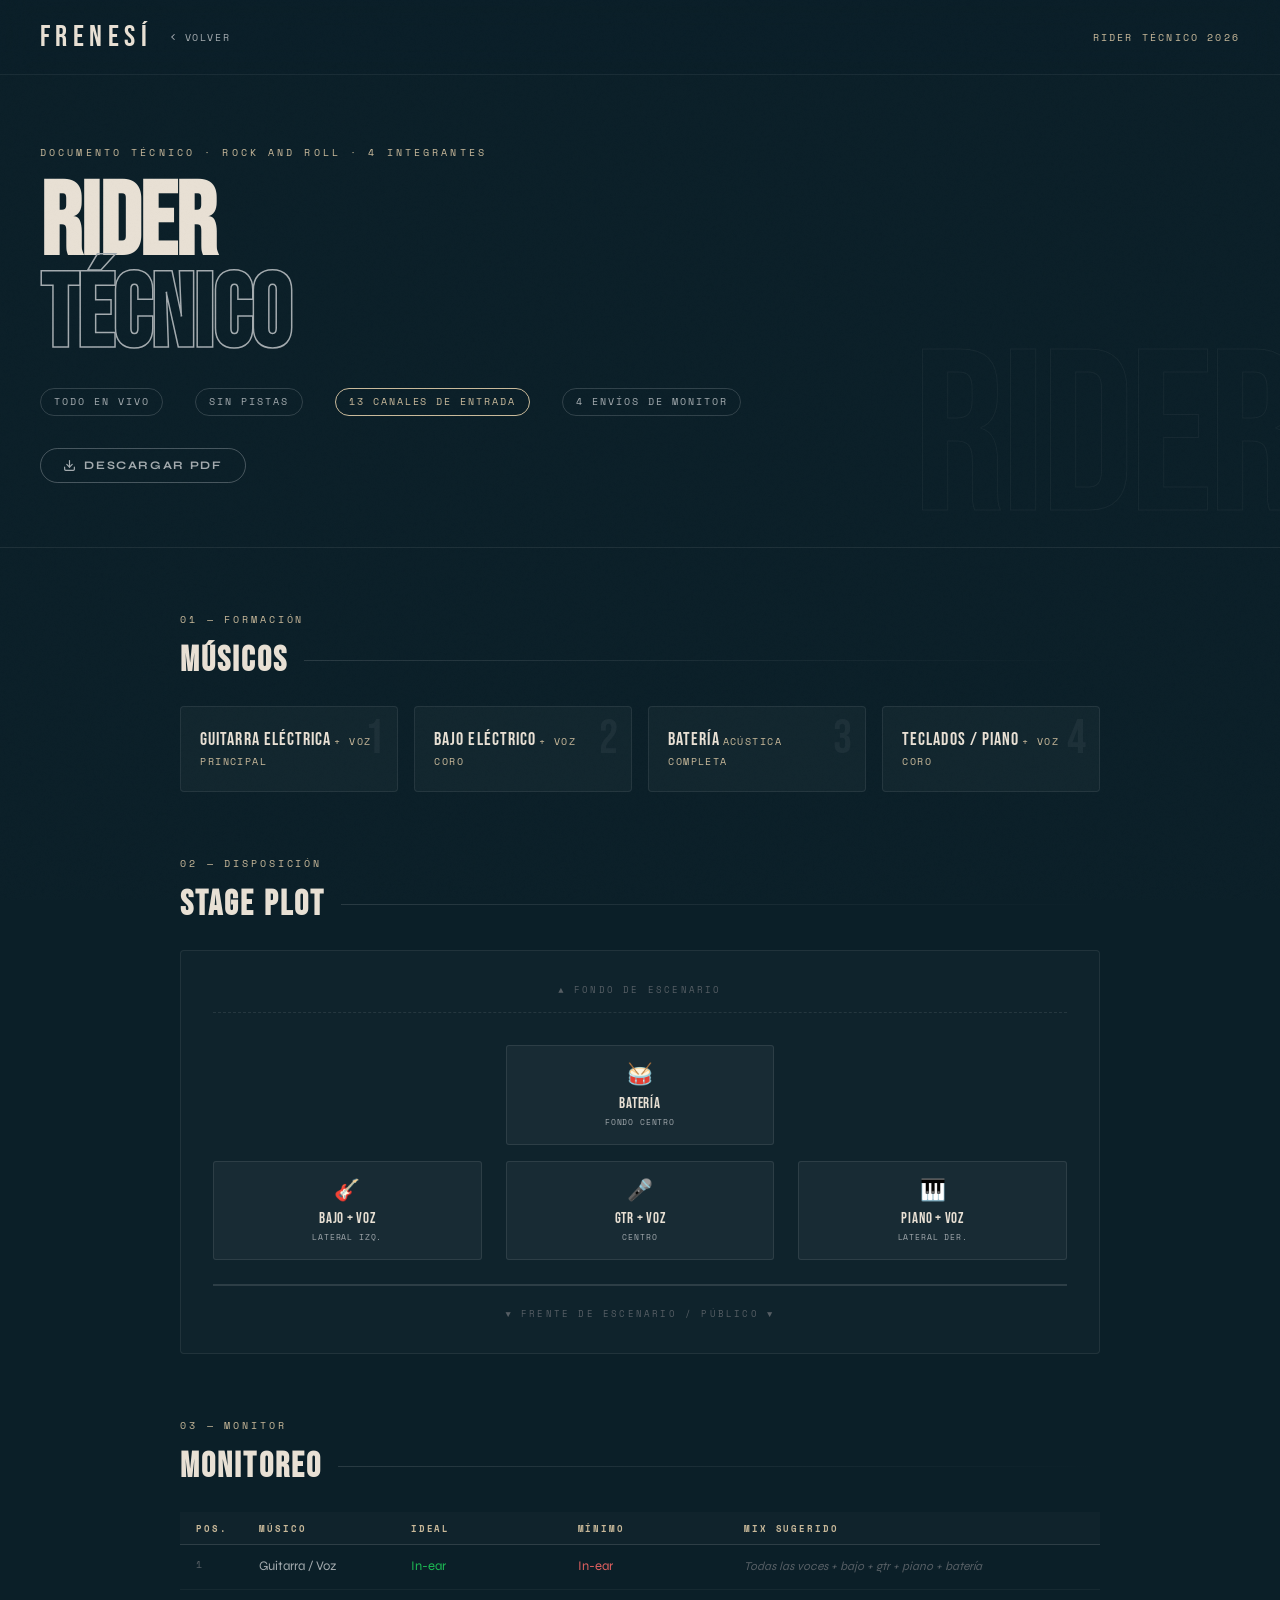
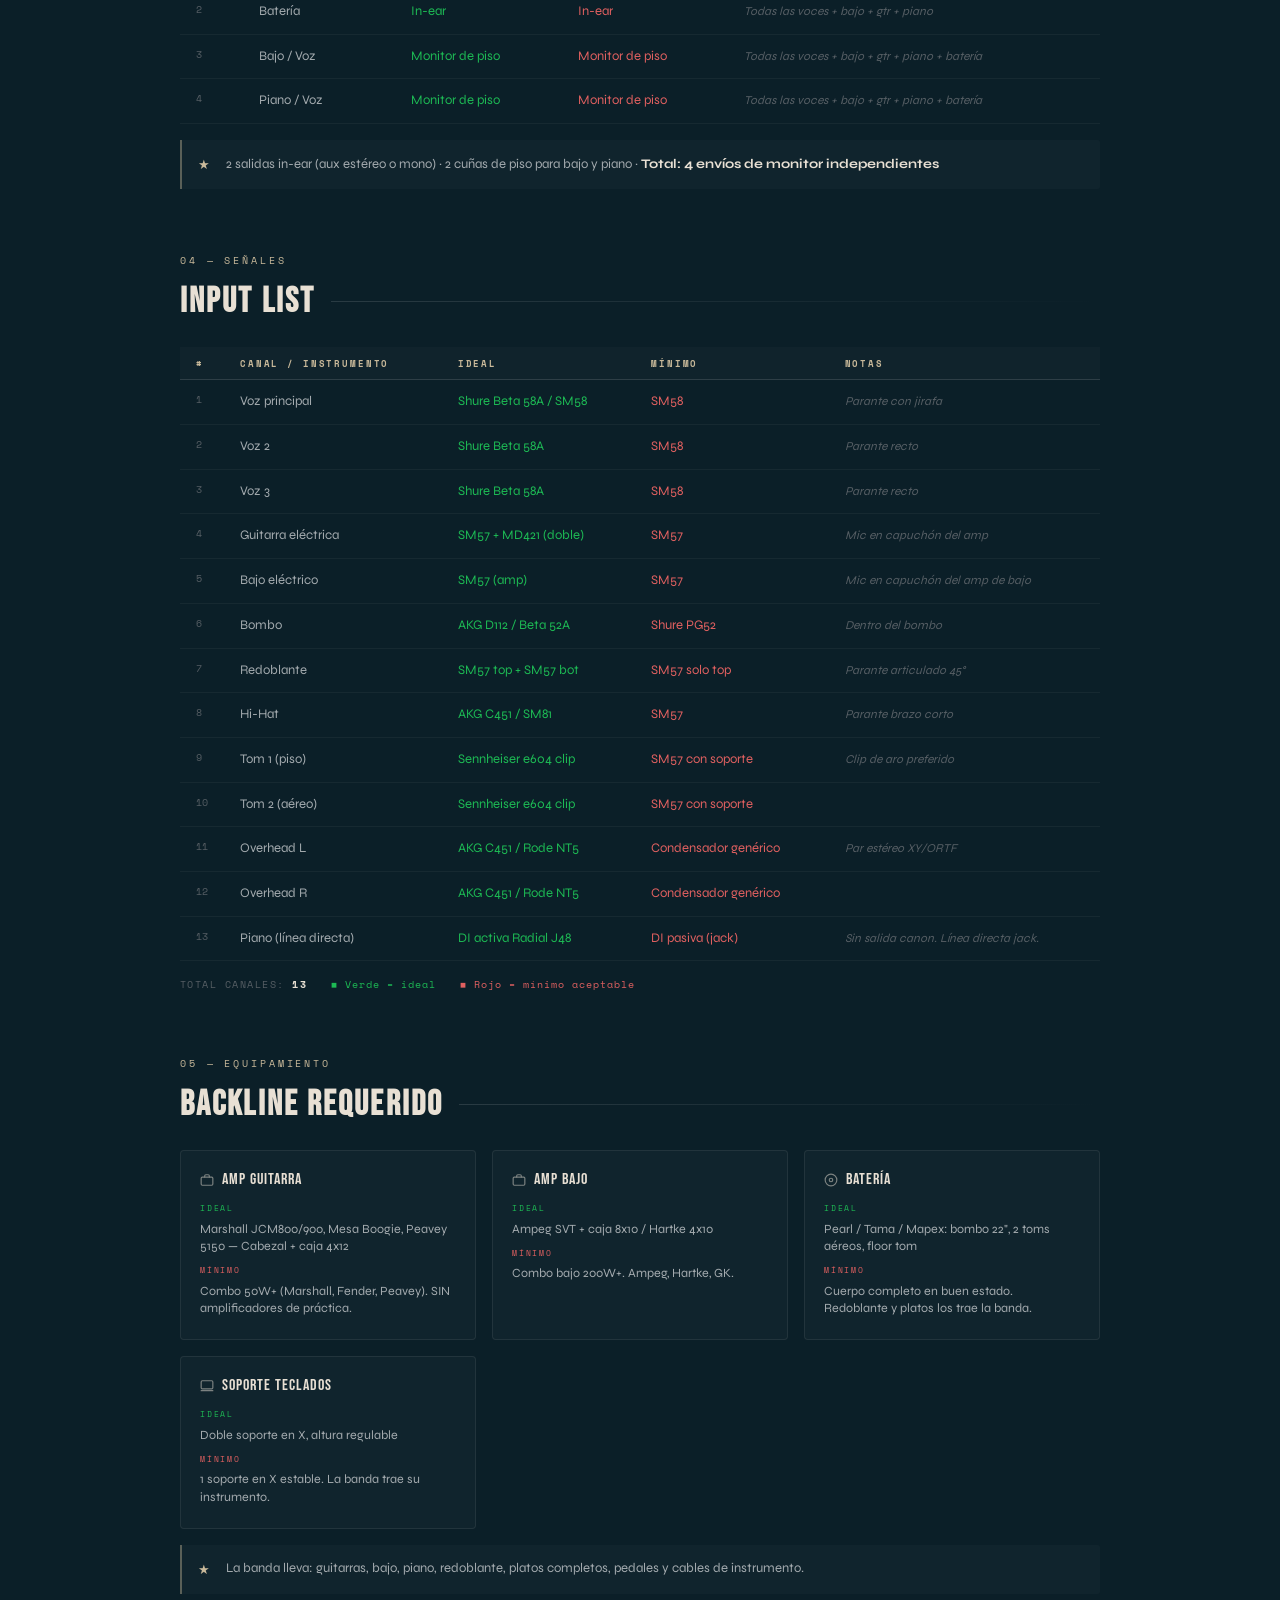
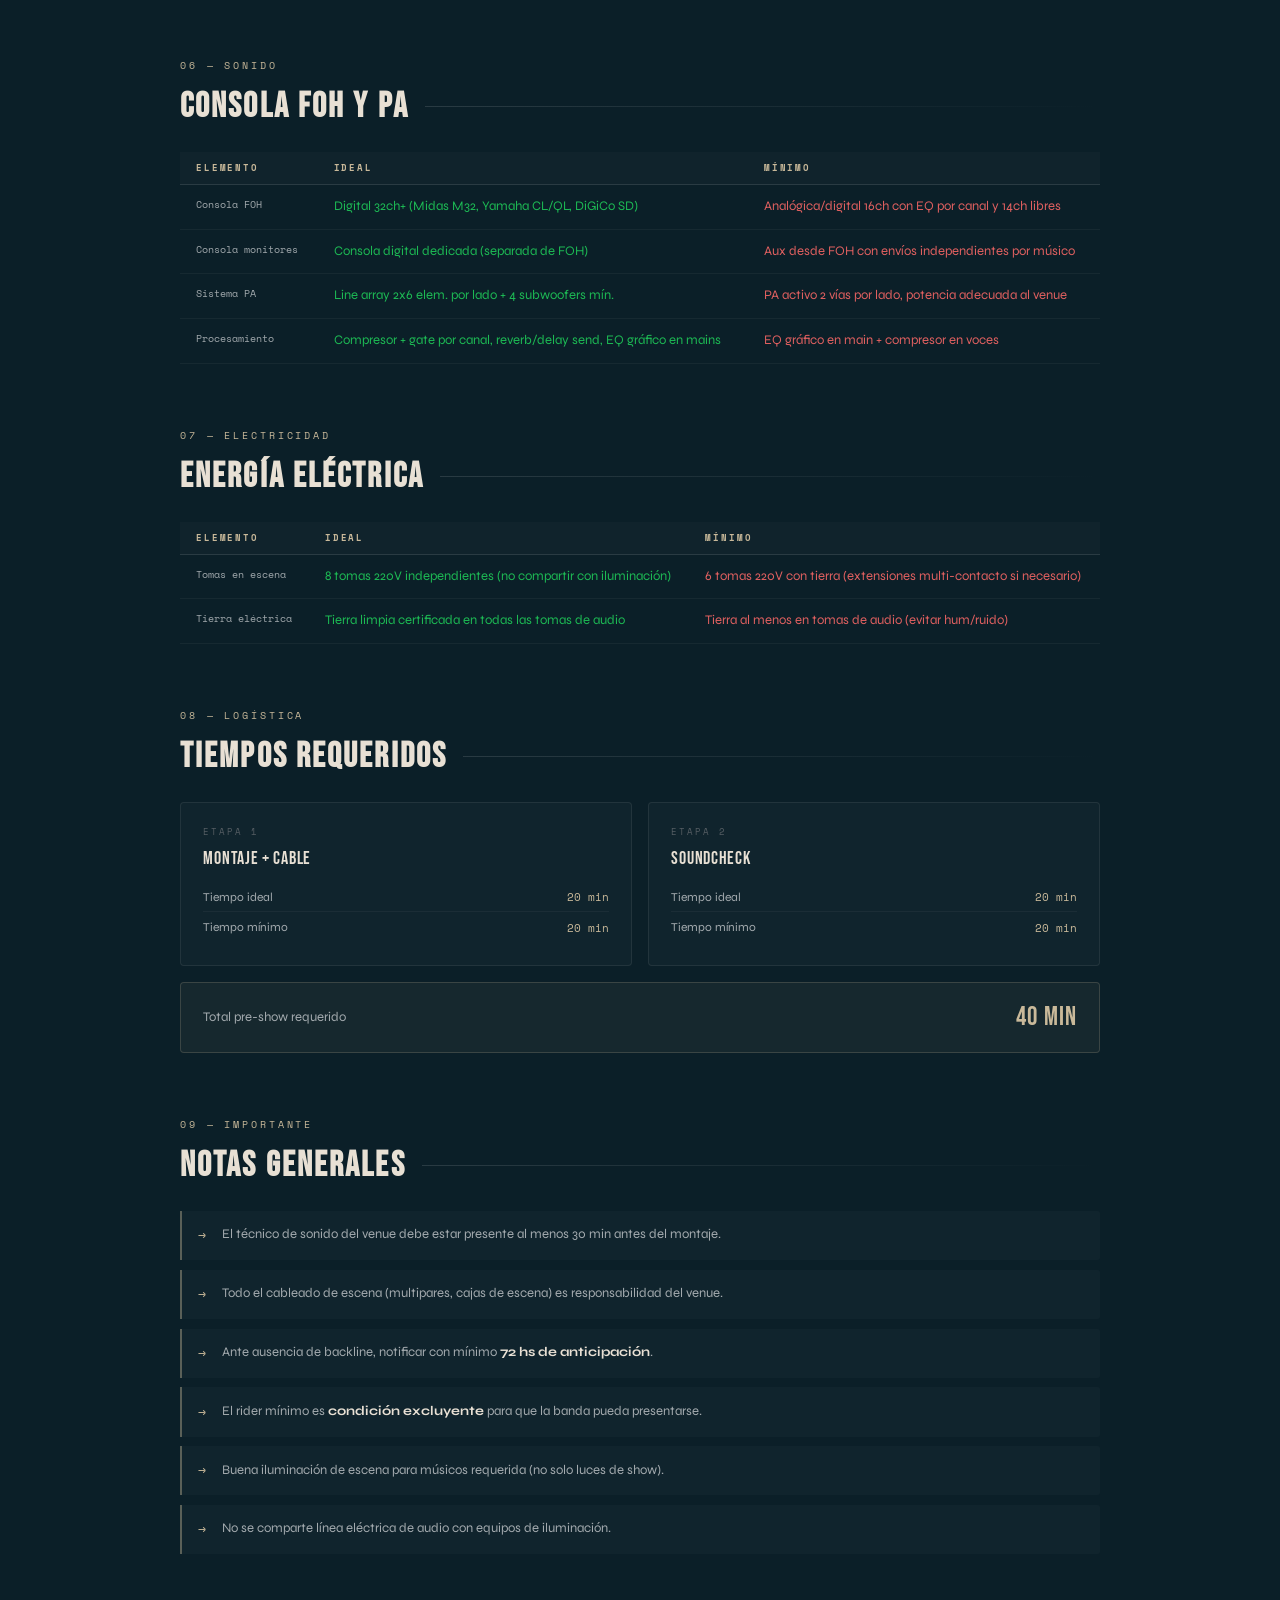
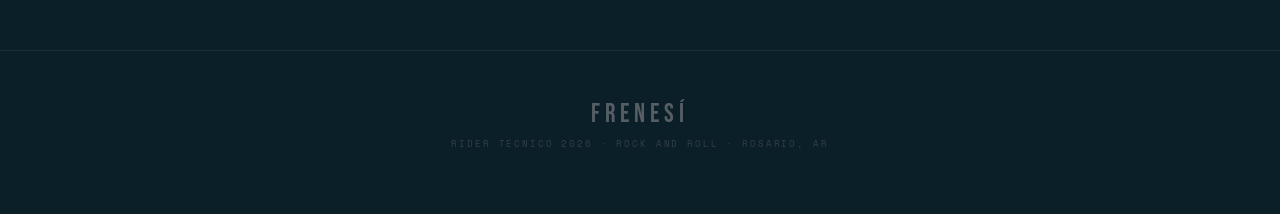
==== rider-tecnico/index.html @ 2bf52cb3 "Add files via upload" ====
<!DOCTYPE html>
<html lang="es">
<head>
  <meta charset="UTF-8">
  <meta name="viewport" content="width=device-width, initial-scale=1.0">
  <title>FRENESÍ — Rider Técnico 2026</title>
  <link rel="preconnect" href="https://fonts.googleapis.com">
  <link href="https://fonts.googleapis.com/css2?family=Bebas+Neue&family=DM+Serif+Display:ital@0;1&family=Syne:wght@400;700;800&family=Space+Mono:ital@0;1&display=swap" rel="stylesheet">

  <style>
    :root {
      --c1: #a3aaae;
      --c2: #565e64;
      --c3: #333f46;
      --c4: #27323c;
      --c5: #0b1f28;
      --cream: #e8e0d4;
      --warm: #c9b99a;
      --green: #1DB954;
      --red: #e06060;
    }

    *, *::before, *::after { margin: 0; padding: 0; box-sizing: border-box; }
    html { scroll-behavior: smooth; }

    body {
      background: var(--c5);
      color: var(--cream);
      font-family: 'Syne', sans-serif;
      overflow-x: hidden;
      cursor: crosshair;
    }

    /* GRAIN */
    body::before {
      content: '';
      position: fixed;
      inset: 0;
      background-image: url("data:image/svg+xml,%3Csvg viewBox='0 0 256 256' xmlns='http://www.w3.org/2000/svg'%3E%3Cfilter id='noise'%3E%3CfeTurbulence type='fractalNoise' baseFrequency='0.9' numOctaves='4' stitchTiles='stitch'/%3E%3C/filter%3E%3Crect width='100%25' height='100%25' filter='url(%23noise)' opacity='0.08'/%3E%3C/svg%3E");
      pointer-events: none;
      z-index: 1000;
      opacity: 0.45;
      mix-blend-mode: overlay;
    }

    #grain-canvas {
      position: fixed; top: 0; left: 0;
      width: 100%; height: 100%;
      pointer-events: none; z-index: 999; opacity: 0.07;
    }

    /* NAV */
    nav {
      position: fixed; top: 0; left: 0; right: 0;
      z-index: 900;
      display: flex; align-items: center; justify-content: space-between;
      padding: 1.2rem 2.5rem;
      backdrop-filter: blur(12px);
      background: rgba(11, 31, 40, 0.7);
      border-bottom: 1px solid rgba(163, 170, 174, 0.1);
    }

    .nav-left { display: flex; align-items: center; gap: 1rem; }

    .nav-logo {
      font-family: 'Bebas Neue', sans-serif;
      font-size: 1.9rem; letter-spacing: 0.18em;
      color: var(--cream); text-decoration: none;
      position: relative; display: inline-block;
    }
    .nav-logo::after {
      content: ''; position: absolute; bottom: -2px; left: 0;
      width: 0; height: 1px; background: var(--warm);
      transition: width 0.4s ease;
    }
    .nav-logo:hover::after { width: 100%; }

    .nav-back {
      font-family: 'Space Mono', monospace;
      font-size: 0.65rem; letter-spacing: 0.15em;
      color: var(--c1); text-decoration: none;
      text-transform: uppercase;
      display: flex; align-items: center; gap: 0.4rem;
      transition: color 0.3s;
    }
    .nav-back:hover { color: var(--cream); }

    .nav-label {
      font-family: 'Space Mono', monospace;
      font-size: 0.62rem; letter-spacing: 0.22em;
      color: var(--warm); text-transform: uppercase;
    }

    /* HERO HEADER */
    .page-header {
      padding: 9rem 2.5rem 4rem;
      border-bottom: 1px solid rgba(163,170,174,0.12);
      position: relative;
      overflow: hidden;
    }

    .page-header::after {
      content: 'RIDER';
      position: absolute;
      right: -1rem; bottom: -2rem;
      font-family: 'Bebas Neue', sans-serif;
      font-size: clamp(8rem, 18vw, 16rem);
      color: transparent;
      -webkit-text-stroke: 1px rgba(163,170,174,0.07);
      letter-spacing: -0.02em;
      pointer-events: none;
      user-select: none;
    }

    .page-header-inner { max-width: 900px; }

    .header-tag {
      font-family: 'Space Mono', monospace;
      font-size: 0.65rem; letter-spacing: 0.3em;
      color: var(--warm); text-transform: uppercase;
      margin-bottom: 1.2rem;
      opacity: 0; animation: fadeUp 0.7s ease 0.2s forwards;
    }

    .page-title {
      font-family: 'Bebas Neue', sans-serif;
      font-size: clamp(3.5rem, 8vw, 7rem);
      line-height: 0.9; letter-spacing: -0.01em;
      color: var(--cream);
      opacity: 0; animation: fadeUp 0.8s ease 0.35s forwards;
    }
    .page-title .outline {
      color: transparent;
      -webkit-text-stroke: 1.5px var(--c1);
    }

    .page-meta {
      margin-top: 1.5rem;
      display: flex; gap: 2rem; align-items: center;
      flex-wrap: wrap;
      opacity: 0; animation: fadeUp 0.8s ease 0.5s forwards;
    }
    .meta-chip {
      font-family: 'Space Mono', monospace;
      font-size: 0.62rem; letter-spacing: 0.2em; text-transform: uppercase;
      color: var(--c1);
      border: 1px solid rgba(163,170,174,0.25);
      padding: 0.35rem 0.8rem; border-radius: 2rem;
    }
    .meta-chip.accent { border-color: var(--warm); color: var(--warm); }

    /* DOWNLOAD BTN */
    .download-btn {
      display: inline-flex; align-items: center; gap: 0.5rem;
      margin-top: 2rem;
      background: transparent;
      border: 1px solid rgba(163,170,174,0.4);
      color: var(--c1);
      padding: 0.6rem 1.4rem; border-radius: 2rem;
      font-family: 'Syne', sans-serif;
      font-size: 0.72rem; font-weight: 700; letter-spacing: 0.14em;
      text-transform: uppercase; text-decoration: none;
      transition: color 0.3s, border-color 0.3s, box-shadow 0.3s;
      cursor: pointer;
      opacity: 0; animation: fadeUp 0.8s ease 0.65s forwards;
    }
    .download-btn:hover {
      color: var(--cream); border-color: var(--warm);
      box-shadow: 0 0 20px rgba(201,185,154,0.15);
    }

    /* MAIN CONTENT */
    main {
      max-width: 1000px;
      margin: 0 auto;
      padding: 4rem 2.5rem 6rem;
      display: flex; flex-direction: column; gap: 4rem;
    }

    /* SECTION */
    .rider-section {
      opacity: 0; transform: translateY(24px);
      transition: opacity 0.7s ease, transform 0.7s ease;
    }
    .rider-section.visible { opacity: 1; transform: none; }

    .section-eyebrow {
      font-family: 'Space Mono', monospace;
      font-size: 0.6rem; letter-spacing: 0.3em; text-transform: uppercase;
      color: var(--warm); margin-bottom: 0.8rem;
    }

    .section-title {
      font-family: 'Bebas Neue', sans-serif;
      font-size: 2.2rem; letter-spacing: 0.06em;
      color: var(--cream);
      margin-bottom: 1.5rem;
      display: flex; align-items: center; gap: 1rem;
    }
    .section-title::after {
      content: ''; flex: 1; height: 1px;
      background: linear-gradient(to right, rgba(163,170,174,0.2), transparent);
    }

    /* MÚSICOS GRID */
    .musicians-grid {
      display: grid;
      grid-template-columns: repeat(auto-fit, minmax(200px, 1fr));
      gap: 1rem;
    }

    .musician-card {
      background: rgba(255,255,255,0.03);
      border: 1px solid rgba(163,170,174,0.12);
      border-radius: 4px;
      padding: 1.4rem 1.2rem;
      position: relative;
      overflow: hidden;
      transition: border-color 0.3s, background 0.3s;
    }
    .musician-card:hover {
      border-color: rgba(201,185,154,0.3);
      background: rgba(255,255,255,0.05);
    }
    .musician-num {
      font-family: 'Bebas Neue', sans-serif;
      font-size: 3rem; color: rgba(163,170,174,0.08);
      position: absolute; top: 0.5rem; right: 0.8rem;
      line-height: 1; pointer-events: none;
    }
    .musician-instrument {
      font-family: 'Bebas Neue', sans-serif;
      font-size: 1.1rem; letter-spacing: 0.06em; color: var(--cream);
      margin-bottom: 0.3rem;
    }
    .musician-role {
      font-family: 'Space Mono', monospace;
      font-size: 0.6rem; letter-spacing: 0.15em; text-transform: uppercase;
      color: var(--warm);
    }

    /* STAGE PLOT */
    .stage-plot {
      background: rgba(255,255,255,0.02);
      border: 1px solid rgba(163,170,174,0.12);
      border-radius: 4px;
      padding: 2rem;
      position: relative;
    }

    .stage-label {
      font-family: 'Space Mono', monospace;
      font-size: 0.55rem; letter-spacing: 0.25em; text-transform: uppercase;
      color: var(--c2); text-align: center; margin-bottom: 2rem;
      padding-bottom: 1rem;
      border-bottom: 1px dashed rgba(163,170,174,0.15);
    }

    .stage-grid {
      display: grid;
      grid-template-columns: 1fr 1fr 1fr;
      grid-template-rows: auto auto;
      gap: 1rem 1.5rem;
      margin-bottom: 1.5rem;
    }

    .stage-pos {
      background: rgba(255,255,255,0.04);
      border: 1px solid rgba(163,170,174,0.15);
      border-radius: 3px;
      padding: 1rem 0.8rem;
      text-align: center;
    }
    .stage-pos.center-back { grid-column: 2; }
    .stage-pos.left { grid-column: 1; grid-row: 2; }
    .stage-pos.center { grid-column: 2; grid-row: 2; }
    .stage-pos.right { grid-column: 3; grid-row: 2; }

    .stage-pos-icon {
      font-size: 1.3rem; margin-bottom: 0.4rem; display: block;
    }
    .stage-pos-name {
      font-family: 'Bebas Neue', sans-serif;
      font-size: 0.95rem; letter-spacing: 0.05em; color: var(--cream);
      display: block;
    }
    .stage-pos-detail {
      font-family: 'Space Mono', monospace;
      font-size: 0.52rem; letter-spacing: 0.1em; text-transform: uppercase;
      color: var(--c1); margin-top: 0.2rem; display: block;
    }

    .stage-front {
      text-align: center;
      padding-top: 1rem;
      border-top: 2px solid rgba(163,170,174,0.2);
    }
    .stage-front span {
      font-family: 'Space Mono', monospace;
      font-size: 0.55rem; letter-spacing: 0.25em; text-transform: uppercase;
      color: var(--c2);
    }

    /* TABLES */
    .rider-table {
      width: 100%;
      border-collapse: collapse;
      font-size: 0.82rem;
    }

    .rider-table th {
      font-family: 'Space Mono', monospace;
      font-size: 0.58rem; letter-spacing: 0.2em; text-transform: uppercase;
      color: var(--warm);
      text-align: left; padding: 0.6rem 1rem;
      border-bottom: 1px solid rgba(163,170,174,0.2);
      background: rgba(255,255,255,0.02);
    }

    .rider-table td {
      padding: 0.75rem 1rem;
      color: var(--c1);
      border-bottom: 1px solid rgba(163,170,174,0.07);
      vertical-align: top;
      line-height: 1.5;
    }

    .rider-table tr:hover td {
      background: rgba(255,255,255,0.02);
      color: var(--cream);
    }

    .rider-table td:first-child {
      font-family: 'Space Mono', monospace;
      font-size: 0.65rem; color: var(--c2);
      white-space: nowrap; width: 2.5rem;
    }

    .rider-table .ideal { color: var(--green); }
    .rider-table .minimo { color: var(--red); }
    .rider-table .nota { color: var(--c2); font-size: 0.75rem; font-style: italic; }

    /* KANBAN / CARDS para backline */
    .cards-grid {
      display: grid;
      grid-template-columns: repeat(auto-fit, minmax(280px, 1fr));
      gap: 1rem;
    }

    .req-card {
      background: rgba(255,255,255,0.025);
      border: 1px solid rgba(163,170,174,0.12);
      border-radius: 4px;
      padding: 1.2rem 1.2rem 1.4rem;
      transition: border-color 0.3s;
    }
    .req-card:hover { border-color: rgba(201,185,154,0.25); }

    .req-card-title {
      font-family: 'Bebas Neue', sans-serif;
      font-size: 1rem; letter-spacing: 0.06em; color: var(--cream);
      margin-bottom: 0.8rem;
      display: flex; align-items: center; gap: 0.5rem;
    }
    .req-card-title svg { opacity: 0.5; }

    .req-row {
      display: flex; flex-direction: column; gap: 0.25rem;
      margin-bottom: 0.6rem;
    }
    .req-row:last-child { margin-bottom: 0; }

    .req-tag {
      font-family: 'Space Mono', monospace;
      font-size: 0.52rem; letter-spacing: 0.2em; text-transform: uppercase;
      margin-bottom: 0.1rem;
    }
    .req-tag.ideal { color: var(--green); }
    .req-tag.min { color: var(--red); }

    .req-val {
      font-size: 0.78rem; color: var(--c1); line-height: 1.4;
    }

    /* NOTAS */
    .notes-list {
      display: flex; flex-direction: column; gap: 0.6rem;
    }
    .note-item {
      display: flex; gap: 1rem; align-items: flex-start;
      padding: 0.9rem 1rem;
      background: rgba(255,255,255,0.025);
      border-left: 2px solid rgba(201,185,154,0.4);
      border-radius: 0 3px 3px 0;
      font-size: 0.82rem; color: var(--c1); line-height: 1.5;
    }
    .note-item .arrow {
      color: var(--warm); font-family: 'Space Mono', monospace;
      flex-shrink: 0; margin-top: 0.05rem;
    }

    /* TIEMPOS */
    .tiempos-grid {
      display: grid; grid-template-columns: 1fr 1fr; gap: 1rem;
    }

    .tiempo-card {
      background: rgba(255,255,255,0.025);
      border: 1px solid rgba(163,170,174,0.12);
      border-radius: 4px; padding: 1.4rem;
    }

    .tiempo-label {
      font-family: 'Space Mono', monospace;
      font-size: 0.58rem; letter-spacing: 0.2em; text-transform: uppercase;
      color: var(--c2); margin-bottom: 0.6rem;
    }

    .tiempo-name {
      font-family: 'Bebas Neue', sans-serif;
      font-size: 1.1rem; letter-spacing: 0.04em; color: var(--cream);
      margin-bottom: 0.8rem;
    }

    .tiempo-row {
      display: flex; justify-content: space-between; align-items: center;
      padding: 0.4rem 0;
      border-bottom: 1px solid rgba(163,170,174,0.07);
    }
    .tiempo-row:last-child { border-bottom: none; }
    .tiempo-row span:first-child { font-size: 0.75rem; color: var(--c1); }
    .tiempo-row .val {
      font-family: 'Space Mono', monospace;
      font-size: 0.7rem; color: var(--warm);
    }

    .tiempo-total {
      grid-column: 1 / -1;
      background: rgba(201,185,154,0.06);
      border: 1px solid rgba(201,185,154,0.2);
      border-radius: 4px; padding: 1.2rem 1.4rem;
      display: flex; justify-content: space-between; align-items: center;
    }
    .tiempo-total span { font-size: 0.82rem; color: var(--c1); }
    .tiempo-total .total-val {
      font-family: 'Bebas Neue', sans-serif;
      font-size: 1.6rem; letter-spacing: 0.04em; color: var(--warm);
    }

    /* FIRMAS */
    .firmas-grid {
      display: grid;
      grid-template-columns: repeat(auto-fit, minmax(200px, 1fr));
      gap: 1.5rem;
    }

    .firma-block {
      padding: 1.5rem 0 0;
    }

    .firma-line {
      border-bottom: 1px solid rgba(163,170,174,0.25);
      margin-bottom: 0.6rem;
      height: 2.5rem;
    }

    .firma-label {
      font-family: 'Space Mono', monospace;
      font-size: 0.58rem; letter-spacing: 0.18em; text-transform: uppercase;
      color: var(--c2);
    }

    /* FOOTER */
    footer {
      text-align: center;
      padding: 3rem 2rem 4rem;
      border-top: 1px solid rgba(163,170,174,0.1);
    }

    .footer-logo {
      font-family: 'Bebas Neue', sans-serif;
      font-size: 1.6rem; letter-spacing: 0.2em; color: var(--c2);
    }
    .footer-sub {
      font-family: 'Space Mono', monospace;
      font-size: 0.58rem; letter-spacing: 0.2em; text-transform: uppercase;
      color: var(--c3); margin-top: 0.4rem;
    }

    /* ANIMATIONS */
    @keyframes fadeUp {
      from { opacity: 0; transform: translateY(20px); }
      to   { opacity: 1; transform: translateY(0); }
    }

    /* RESPONSIVE */
    @media (max-width: 640px) {
      nav { padding: 1rem 1.2rem; }
      .page-header { padding: 7rem 1.2rem 3rem; }
      main { padding: 2.5rem 1.2rem 5rem; gap: 3rem; }
      .tiempos-grid { grid-template-columns: 1fr; }
      .stage-grid { grid-template-columns: 1fr 1fr; }
      .stage-pos.center-back { grid-column: 1 / -1; }
      .rider-table { font-size: 0.75rem; }
      .rider-table th, .rider-table td { padding: 0.5rem 0.6rem; }
    }
  </style>
</head>
<body>

  <canvas id="grain-canvas"></canvas>

  <nav>
    <div class="nav-left">
      <a href="../index.html" class="nav-logo">FRENESÍ</a>
      <a href="../index.html" class="nav-back">
        <svg width="10" height="10" viewBox="0 0 24 24" fill="none" stroke="currentColor" stroke-width="2.5" stroke-linecap="round"><polyline points="15 18 9 12 15 6"/></svg>
        Volver
      </a>
    </div>
    <span class="nav-label">Rider Técnico 2026</span>
  </nav>

  <!-- HEADER -->
  <header class="page-header">
    <div class="page-header-inner">
      <p class="header-tag">Documento técnico · Rock and Roll · 4 integrantes</p>
      <h1 class="page-title">
        RIDER<br><span class="outline">TÉCNICO</span>
      </h1>
      <div class="page-meta">
        <span class="meta-chip">Todo en vivo</span>
        <span class="meta-chip">Sin pistas</span>
        <span class="meta-chip accent">13 canales de entrada</span>
        <span class="meta-chip">4 envíos de monitor</span>
      </div>
      <a href="src/RIDER_TECNICO_FRENESI.pdf" download class="download-btn">
        <svg width="13" height="13" viewBox="0 0 24 24" fill="none" stroke="currentColor" stroke-width="2.2" stroke-linecap="round" stroke-linejoin="round">
          <path d="M21 15v4a2 2 0 0 1-2 2H5a2 2 0 0 1-2-2v-4"/><polyline points="7 10 12 15 17 10"/><line x1="12" y1="15" x2="12" y2="3"/>
        </svg>
        Descargar PDF
      </a>
    </div>
  </header>

  <main>

    <!-- MÚSICOS -->
    <section class="rider-section">
      <p class="section-eyebrow">01 — Formación</p>
      <h2 class="section-title">Músicos</h2>
      <div class="musicians-grid">
        <div class="musician-card">
          <span class="musician-num">1</span>
          <span class="musician-instrument">Guitarra Eléctrica</span>
          <span class="musician-role">+ Voz principal</span>
        </div>
        <div class="musician-card">
          <span class="musician-num">2</span>
          <span class="musician-instrument">Bajo Eléctrico</span>
          <span class="musician-role">+ Voz coro</span>
        </div>
        <div class="musician-card">
          <span class="musician-num">3</span>
          <span class="musician-instrument">Batería</span>
          <span class="musician-role">Acústica completa</span>
        </div>
        <div class="musician-card">
          <span class="musician-num">4</span>
          <span class="musician-instrument">Teclados / Piano</span>
          <span class="musician-role">+ Voz coro</span>
        </div>
      </div>
    </section>

    <!-- STAGE PLOT -->
    <section class="rider-section">
      <p class="section-eyebrow">02 — Disposición</p>
      <h2 class="section-title">Stage Plot</h2>
      <div class="stage-plot">
        <p class="stage-label">▲ Fondo de escenario</p>
        <div class="stage-grid">
          <div class="stage-pos center-back">
            <span class="stage-pos-icon">🥁</span>
            <span class="stage-pos-name">Batería</span>
            <span class="stage-pos-detail">Fondo centro</span>
          </div>
          <div class="stage-pos left">
            <span class="stage-pos-icon">🎸</span>
            <span class="stage-pos-name">Bajo + Voz</span>
            <span class="stage-pos-detail">Lateral izq.</span>
          </div>
          <div class="stage-pos center">
            <span class="stage-pos-icon">🎤</span>
            <span class="stage-pos-name">Gtr + Voz</span>
            <span class="stage-pos-detail">Centro</span>
          </div>
          <div class="stage-pos right">
            <span class="stage-pos-icon">🎹</span>
            <span class="stage-pos-name">Piano + Voz</span>
            <span class="stage-pos-detail">Lateral der.</span>
          </div>
        </div>
        <div class="stage-front">
          <span>▼ Frente de escenario / Público ▼</span>
        </div>
      </div>
    </section>

    <!-- MONITOREO -->
    <section class="rider-section">
      <p class="section-eyebrow">03 — Monitor</p>
      <h2 class="section-title">Monitoreo</h2>
      <table class="rider-table">
        <thead>
          <tr>
            <th>Pos.</th>
            <th>Músico</th>
            <th>Ideal</th>
            <th>Mínimo</th>
            <th>Mix sugerido</th>
          </tr>
        </thead>
        <tbody>
          <tr>
            <td>1</td>
            <td>Guitarra / Voz</td>
            <td class="ideal">In-ear</td>
            <td class="minimo">In-ear</td>
            <td class="nota">Todas las voces + bajo + gtr + piano + batería</td>
          </tr>
          <tr>
            <td>2</td>
            <td>Batería</td>
            <td class="ideal">In-ear</td>
            <td class="minimo">In-ear</td>
            <td class="nota">Todas las voces + bajo + gtr + piano</td>
          </tr>
          <tr>
            <td>3</td>
            <td>Bajo / Voz</td>
            <td class="ideal">Monitor de piso</td>
            <td class="minimo">Monitor de piso</td>
            <td class="nota">Todas las voces + bajo + gtr + piano + batería</td>
          </tr>
          <tr>
            <td>4</td>
            <td>Piano / Voz</td>
            <td class="ideal">Monitor de piso</td>
            <td class="minimo">Monitor de piso</td>
            <td class="nota">Todas las voces + bajo + gtr + piano + batería</td>
          </tr>
        </tbody>
      </table>
      <div class="note-item" style="margin-top:1rem;">
        <span class="arrow">★</span>
        <span>2 salidas in-ear (aux estéreo o mono) · 2 cuñas de piso para bajo y piano · <strong style="color:var(--cream)">Total: 4 envíos de monitor independientes</strong></span>
      </div>
    </section>

    <!-- INPUT LIST -->
    <section class="rider-section">
      <p class="section-eyebrow">04 — Señales</p>
      <h2 class="section-title">Input List</h2>
      <table class="rider-table">
        <thead>
          <tr>
            <th>#</th>
            <th>Canal / Instrumento</th>
            <th>Ideal</th>
            <th>Mínimo</th>
            <th>Notas</th>
          </tr>
        </thead>
        <tbody>
          <tr><td>1</td><td>Voz principal</td><td class="ideal">Shure Beta 58A / SM58</td><td class="minimo">SM58</td><td class="nota">Parante con jirafa</td></tr>
          <tr><td>2</td><td>Voz 2</td><td class="ideal">Shure Beta 58A</td><td class="minimo">SM58</td><td class="nota">Parante recto</td></tr>
          <tr><td>3</td><td>Voz 3</td><td class="ideal">Shure Beta 58A</td><td class="minimo">SM58</td><td class="nota">Parante recto</td></tr>
          <tr><td>4</td><td>Guitarra eléctrica</td><td class="ideal">SM57 + MD421 (doble)</td><td class="minimo">SM57</td><td class="nota">Mic en capuchón del amp</td></tr>
          <tr><td>5</td><td>Bajo eléctrico</td><td class="ideal">SM57 (amp)</td><td class="minimo">SM57</td><td class="nota">Mic en capuchón del amp de bajo</td></tr>
          <tr><td>6</td><td>Bombo</td><td class="ideal">AKG D112 / Beta 52A</td><td class="minimo">Shure PG52</td><td class="nota">Dentro del bombo</td></tr>
          <tr><td>7</td><td>Redoblante</td><td class="ideal">SM57 top + SM57 bot</td><td class="minimo">SM57 solo top</td><td class="nota">Parante articulado 45°</td></tr>
          <tr><td>8</td><td>Hi-Hat</td><td class="ideal">AKG C451 / SM81</td><td class="minimo">SM57</td><td class="nota">Parante brazo corto</td></tr>
          <tr><td>9</td><td>Tom 1 (piso)</td><td class="ideal">Sennheiser e604 clip</td><td class="minimo">SM57 con soporte</td><td class="nota">Clip de aro preferido</td></tr>
          <tr><td>10</td><td>Tom 2 (aéreo)</td><td class="ideal">Sennheiser e604 clip</td><td class="minimo">SM57 con soporte</td><td class="nota"></td></tr>
          <tr><td>11</td><td>Overhead L</td><td class="ideal">AKG C451 / Rode NT5</td><td class="minimo">Condensador genérico</td><td class="nota">Par estéreo XY/ORTF</td></tr>
          <tr><td>12</td><td>Overhead R</td><td class="ideal">AKG C451 / Rode NT5</td><td class="minimo">Condensador genérico</td><td class="nota"></td></tr>
          <tr><td>13</td><td>Piano (línea directa)</td><td class="ideal">DI activa Radial J48</td><td class="minimo">DI pasiva (jack)</td><td class="nota">Sin salida canon. Línea directa jack.</td></tr>
        </tbody>
      </table>
      <div style="display:flex;gap:1.5rem;margin-top:1rem;flex-wrap:wrap;">
        <span style="font-family:'Space Mono',monospace;font-size:0.62rem;letter-spacing:0.15em;text-transform:uppercase;color:var(--c2)">Total canales: <strong style="color:var(--cream)">13</strong></span>
        <span style="font-family:'Space Mono',monospace;font-size:0.62rem;letter-spacing:0.1em;color:var(--green)">■ Verde = ideal</span>
        <span style="font-family:'Space Mono',monospace;font-size:0.62rem;letter-spacing:0.1em;color:var(--red)">■ Rojo = mínimo aceptable</span>
      </div>
    </section>

    <!-- BACKLINE -->
    <section class="rider-section">
      <p class="section-eyebrow">05 — Equipamiento</p>
      <h2 class="section-title">Backline Requerido</h2>
      <div class="cards-grid">
        <div class="req-card">
          <div class="req-card-title">
            <svg width="14" height="14" viewBox="0 0 24 24" fill="none" stroke="currentColor" stroke-width="2" stroke-linecap="round"><rect x="2" y="7" width="20" height="14" rx="2"/><path d="M16 7V5a2 2 0 0 0-2-2h-4a2 2 0 0 0-2 2v2"/></svg>
            Amp Guitarra
          </div>
          <div class="req-row">
            <span class="req-tag ideal">Ideal</span>
            <span class="req-val">Marshall JCM800/900, Mesa Boogie, Peavey 5150 — Cabezal + caja 4x12</span>
          </div>
          <div class="req-row">
            <span class="req-tag min">Mínimo</span>
            <span class="req-val">Combo 50W+ (Marshall, Fender, Peavey). SIN amplificadores de práctica.</span>
          </div>
        </div>
        <div class="req-card">
          <div class="req-card-title">
            <svg width="14" height="14" viewBox="0 0 24 24" fill="none" stroke="currentColor" stroke-width="2" stroke-linecap="round"><rect x="2" y="7" width="20" height="14" rx="2"/><path d="M16 7V5a2 2 0 0 0-2-2h-4a2 2 0 0 0-2 2v2"/></svg>
            Amp Bajo
          </div>
          <div class="req-row">
            <span class="req-tag ideal">Ideal</span>
            <span class="req-val">Ampeg SVT + caja 8x10 / Hartke 4x10</span>
          </div>
          <div class="req-row">
            <span class="req-tag min">Mínimo</span>
            <span class="req-val">Combo bajo 200W+. Ampeg, Hartke, GK.</span>
          </div>
        </div>
        <div class="req-card">
          <div class="req-card-title">
            <svg width="14" height="14" viewBox="0 0 24 24" fill="none" stroke="currentColor" stroke-width="2" stroke-linecap="round"><circle cx="12" cy="12" r="10"/><circle cx="12" cy="12" r="3"/></svg>
            Batería
          </div>
          <div class="req-row">
            <span class="req-tag ideal">Ideal</span>
            <span class="req-val">Pearl / Tama / Mapex: bombo 22", 2 toms aéreos, floor tom</span>
          </div>
          <div class="req-row">
            <span class="req-tag min">Mínimo</span>
            <span class="req-val">Cuerpo completo en buen estado. Redoblante y platos los trae la banda.</span>
          </div>
        </div>
        <div class="req-card">
          <div class="req-card-title">
            <svg width="14" height="14" viewBox="0 0 24 24" fill="none" stroke="currentColor" stroke-width="2" stroke-linecap="round"><rect x="2" y="3" width="20" height="14" rx="2"/><line x1="2" y1="20" x2="22" y2="20"/></svg>
            Soporte Teclados
          </div>
          <div class="req-row">
            <span class="req-tag ideal">Ideal</span>
            <span class="req-val">Doble soporte en X, altura regulable</span>
          </div>
          <div class="req-row">
            <span class="req-tag min">Mínimo</span>
            <span class="req-val">1 soporte en X estable. La banda trae su instrumento.</span>
          </div>
        </div>
      </div>
      <div class="note-item" style="margin-top:1rem;">
        <span class="arrow">★</span>
        <span>La banda lleva: guitarras, bajo, piano, redoblante, platos completos, pedales y cables de instrumento.</span>
      </div>
    </section>

    <!-- CONSOLA Y PA -->
    <section class="rider-section">
      <p class="section-eyebrow">06 — Sonido</p>
      <h2 class="section-title">Consola FOH y PA</h2>
      <table class="rider-table">
        <thead>
          <tr><th>Elemento</th><th>Ideal</th><th>Mínimo</th></tr>
        </thead>
        <tbody>
          <tr>
            <td style="width:auto;color:var(--c1);">Consola FOH</td>
            <td class="ideal">Digital 32ch+ (Midas M32, Yamaha CL/QL, DiGiCo SD)</td>
            <td class="minimo">Analógica/digital 16ch con EQ por canal y 14ch libres</td>
          </tr>
          <tr>
            <td style="width:auto;color:var(--c1);">Consola monitores</td>
            <td class="ideal">Consola digital dedicada (separada de FOH)</td>
            <td class="minimo">Aux desde FOH con envíos independientes por músico</td>
          </tr>
          <tr>
            <td style="width:auto;color:var(--c1);">Sistema PA</td>
            <td class="ideal">Line array 2x6 elem. por lado + 4 subwoofers mín.</td>
            <td class="minimo">PA activo 2 vías por lado, potencia adecuada al venue</td>
          </tr>
          <tr>
            <td style="width:auto;color:var(--c1);">Procesamiento</td>
            <td class="ideal">Compresor + gate por canal, reverb/delay send, EQ gráfico en mains</td>
            <td class="minimo">EQ gráfico en main + compresor en voces</td>
          </tr>
        </tbody>
      </table>
    </section>

    <!-- ENERGÍA -->
    <section class="rider-section">
      <p class="section-eyebrow">07 — Electricidad</p>
      <h2 class="section-title">Energía Eléctrica</h2>
      <table class="rider-table">
        <thead>
          <tr><th>Elemento</th><th>Ideal</th><th>Mínimo</th></tr>
        </thead>
        <tbody>
          <tr>
            <td style="width:auto;color:var(--c1);">Tomas en escena</td>
            <td class="ideal">8 tomas 220V independientes (no compartir con iluminación)</td>
            <td class="minimo">6 tomas 220V con tierra (extensiones multi-contacto si necesario)</td>
          </tr>
          <tr>
            <td style="width:auto;color:var(--c1);">Tierra eléctrica</td>
            <td class="ideal">Tierra limpia certificada en todas las tomas de audio</td>
            <td class="minimo">Tierra al menos en tomas de audio (evitar hum/ruido)</td>
          </tr>
        </tbody>
      </table>
    </section>

    <!-- TIEMPOS -->
    <section class="rider-section">
      <p class="section-eyebrow">08 — Logística</p>
      <h2 class="section-title">Tiempos Requeridos</h2>
      <div class="tiempos-grid">
        <div class="tiempo-card">
          <p class="tiempo-label">Etapa 1</p>
          <p class="tiempo-name">Montaje + Cable</p>
          <div class="tiempo-row">
            <span>Tiempo ideal</span>
            <span class="val">20 min</span>
          </div>
          <div class="tiempo-row">
            <span>Tiempo mínimo</span>
            <span class="val">20 min</span>
          </div>
        </div>
        <div class="tiempo-card">
          <p class="tiempo-label">Etapa 2</p>
          <p class="tiempo-name">Soundcheck</p>
          <div class="tiempo-row">
            <span>Tiempo ideal</span>
            <span class="val">20 min</span>
          </div>
          <div class="tiempo-row">
            <span>Tiempo mínimo</span>
            <span class="val">20 min</span>
          </div>
        </div>
        <div class="tiempo-total">
          <span>Total pre-show requerido</span>
          <span class="total-val">40 MIN</span>
        </div>
      </div>
    </section>

    <!-- NOTAS GENERALES -->
    <section class="rider-section">
      <p class="section-eyebrow">09 — Importante</p>
      <h2 class="section-title">Notas Generales</h2>
      <div class="notes-list">
        <div class="note-item"><span class="arrow">→</span><span>El técnico de sonido del venue debe estar presente al menos 30 min antes del montaje.</span></div>
        <div class="note-item"><span class="arrow">→</span><span>Todo el cableado de escena (multipares, cajas de escena) es responsabilidad del venue.</span></div>
        <div class="note-item"><span class="arrow">→</span><span>Ante ausencia de backline, notificar con mínimo <strong style="color:var(--cream)">72 hs de anticipación</strong>.</span></div>
        <div class="note-item"><span class="arrow">→</span><span>El rider mínimo es <strong style="color:var(--cream)">condición excluyente</strong> para que la banda pueda presentarse.</span></div>
        <div class="note-item"><span class="arrow">→</span><span>Buena iluminación de escena para músicos requerida (no solo luces de show).</span></div>
        <div class="note-item"><span class="arrow">→</span><span>No se comparte línea eléctrica de audio con equipos de iluminación.</span></div>
      </div>
    </section>

  </main>

  <footer>
    <p class="footer-logo">FRENESÍ</p>
    <p class="footer-sub">Rider Técnico 2026 · Rock and Roll · Rosario, AR</p>
  </footer>

  <script>
    /* GRAIN */
    const canvas = document.getElementById('grain-canvas');
    const ctx = canvas.getContext('2d');
    let w, h;
    function resize() { w = canvas.width = window.innerWidth; h = canvas.height = window.innerHeight; }
    function generateNoise() {
      const img = ctx.createImageData(w, h);
      const d = img.data;
      for (let i = 0; i < d.length; i += 4) {
        const v = Math.random() * 255 | 0;
        d[i] = v; d[i+1] = v; d[i+2] = v; d[i+3] = Math.random() * 30 | 0;
      }
      ctx.putImageData(img, 0, 0);
    }
    function animateGrain() { generateNoise(); requestAnimationFrame(animateGrain); }
    window.addEventListener('resize', resize);
    resize(); animateGrain();

    /* SCROLL REVEAL */
    const sections = document.querySelectorAll('.rider-section');
    const obs = new IntersectionObserver(entries => {
      entries.forEach(e => { if (e.isIntersecting) e.target.classList.add('visible'); });
    }, { threshold: 0.08 });
    sections.forEach(s => obs.observe(s));
  </script>
</body>
</html>
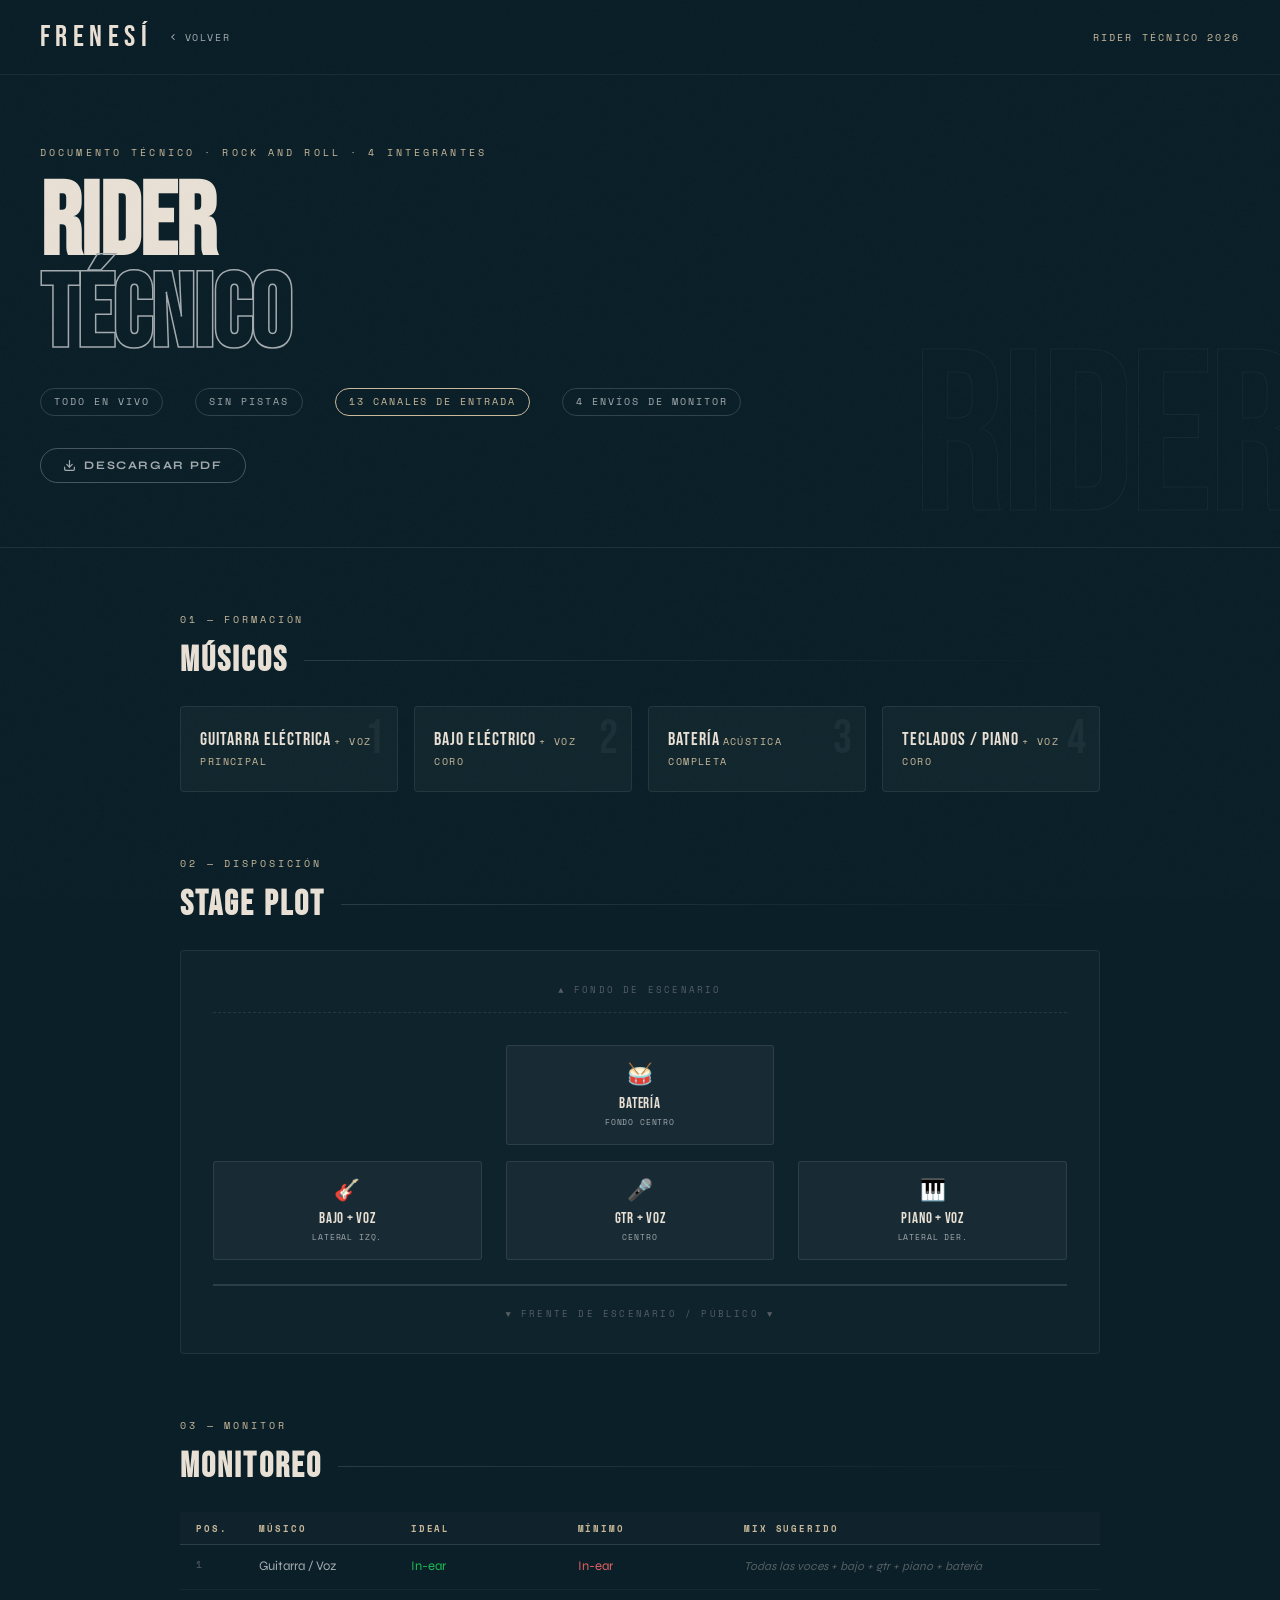
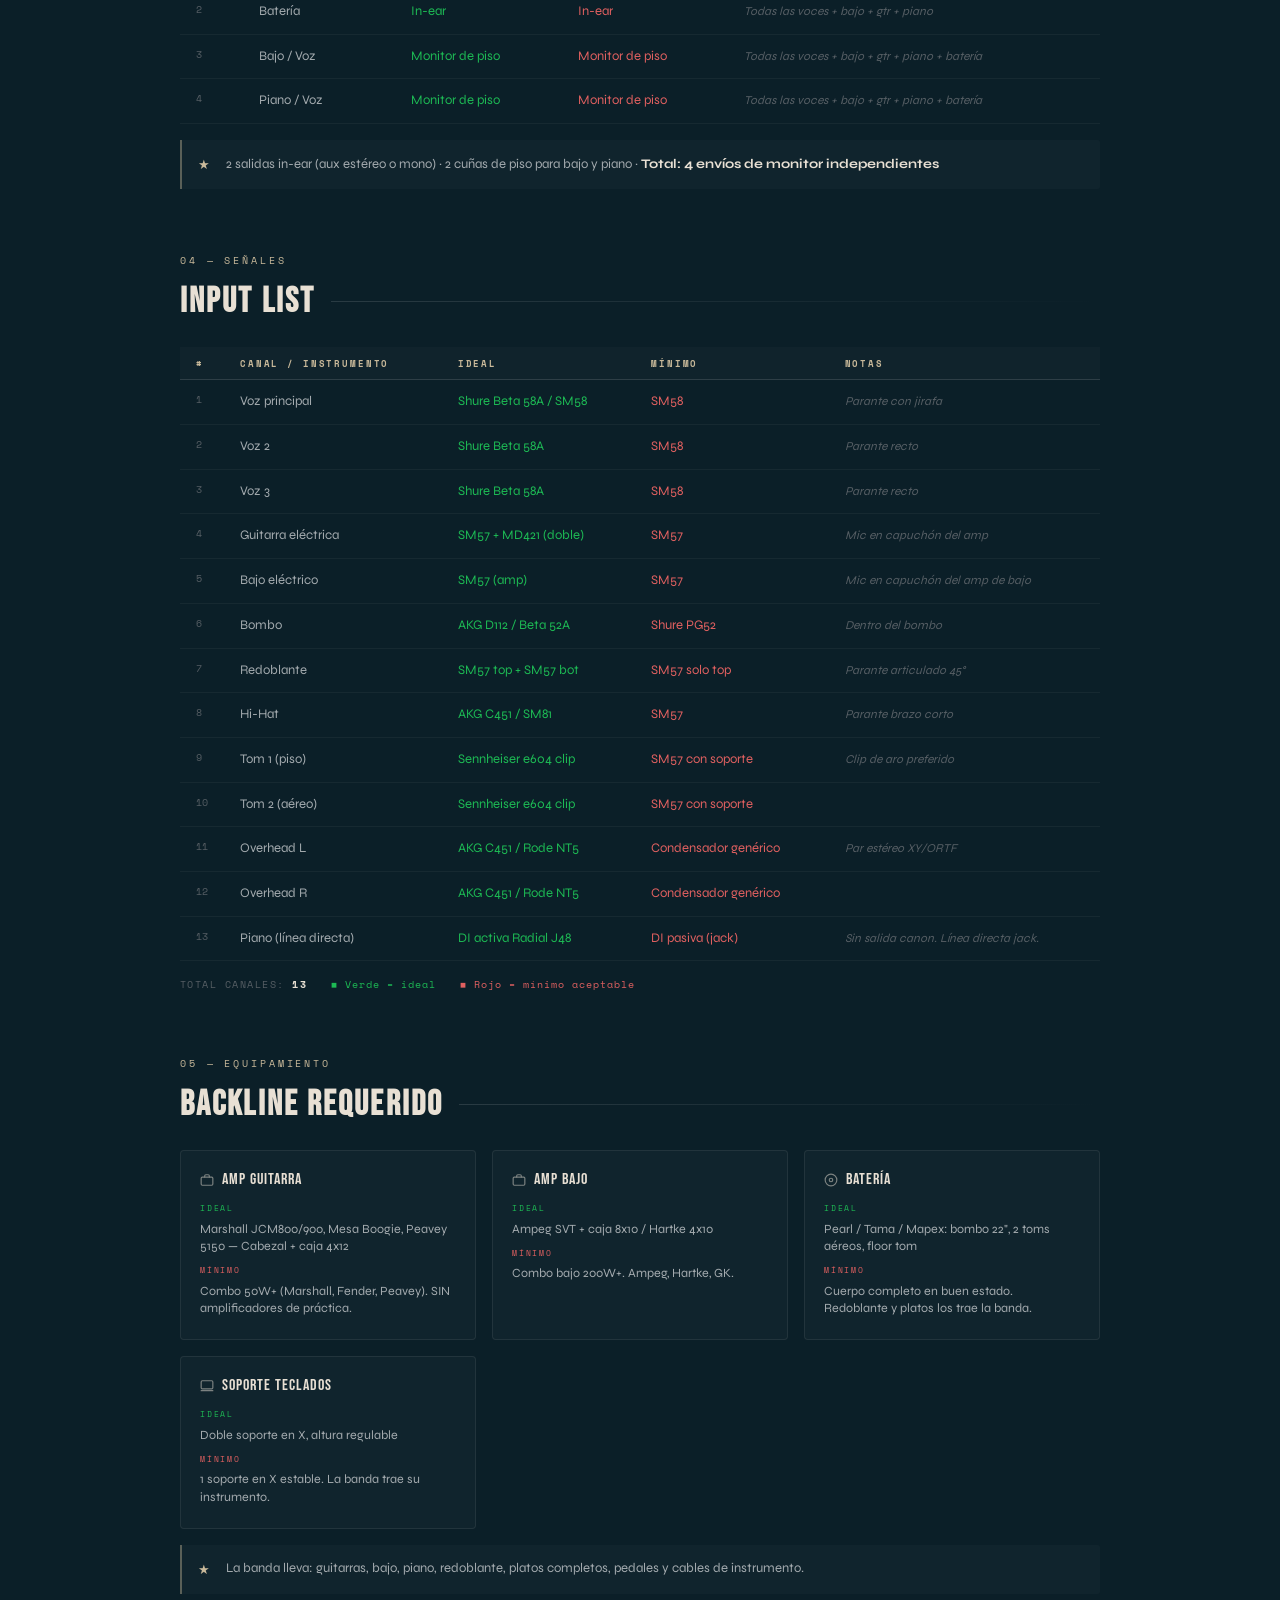
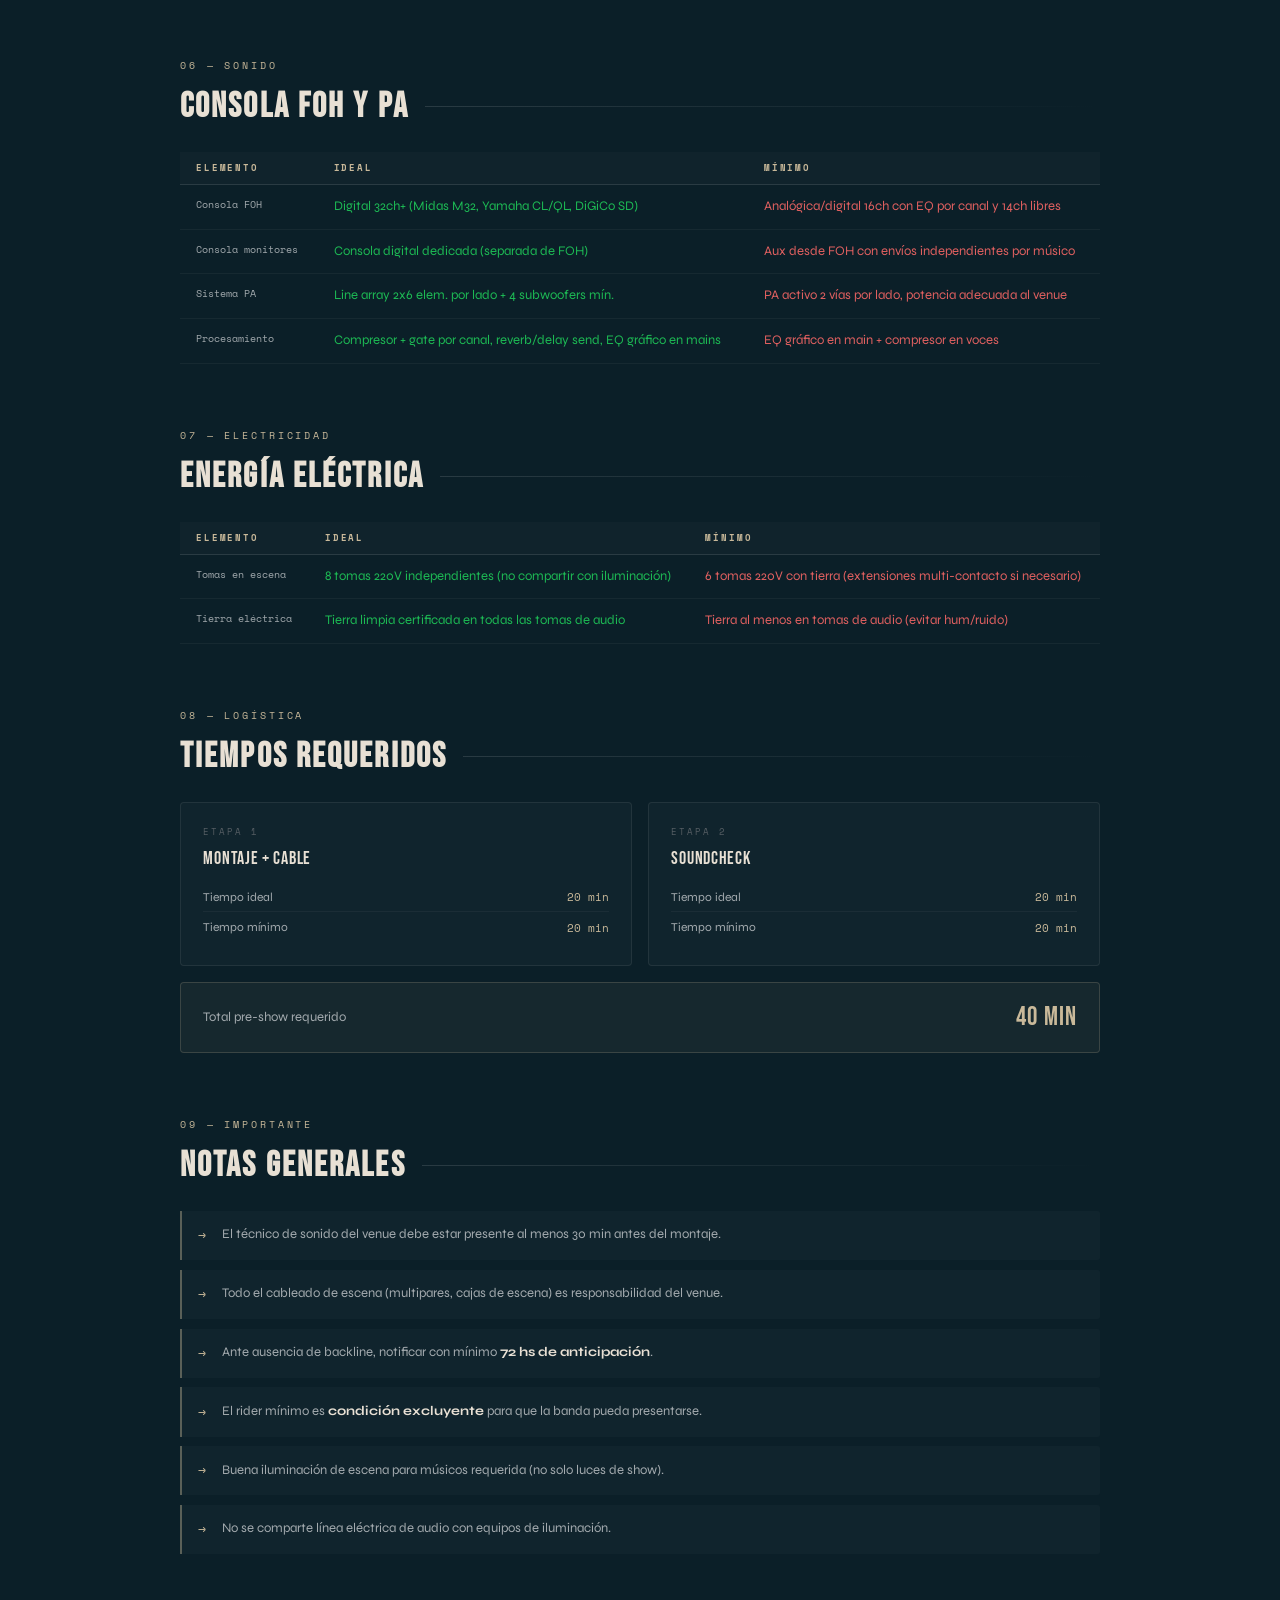
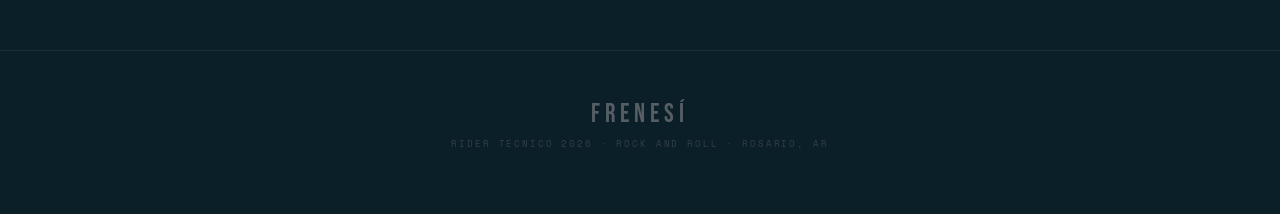
==== commit a43f312a: "Update index.html" ====
--- a/rider-tecnico/index.html
+++ b/rider-tecnico/index.html
@@ -534,7 +534,7 @@
         <span class="meta-chip accent">13 canales de entrada</span>
         <span class="meta-chip">4 envíos de monitor</span>
       </div>
-      <a href="src/RIDER_TECNICO_FRENESI.pdf" download class="download-btn">
+      <a href="RIDER_TECNICO_FRENESI.pdf" download class="download-btn">
         <svg width="13" height="13" viewBox="0 0 24 24" fill="none" stroke="currentColor" stroke-width="2.2" stroke-linecap="round" stroke-linejoin="round">
           <path d="M21 15v4a2 2 0 0 1-2 2H5a2 2 0 0 1-2-2v-4"/><polyline points="7 10 12 15 17 10"/><line x1="12" y1="15" x2="12" y2="3"/>
         </svg>
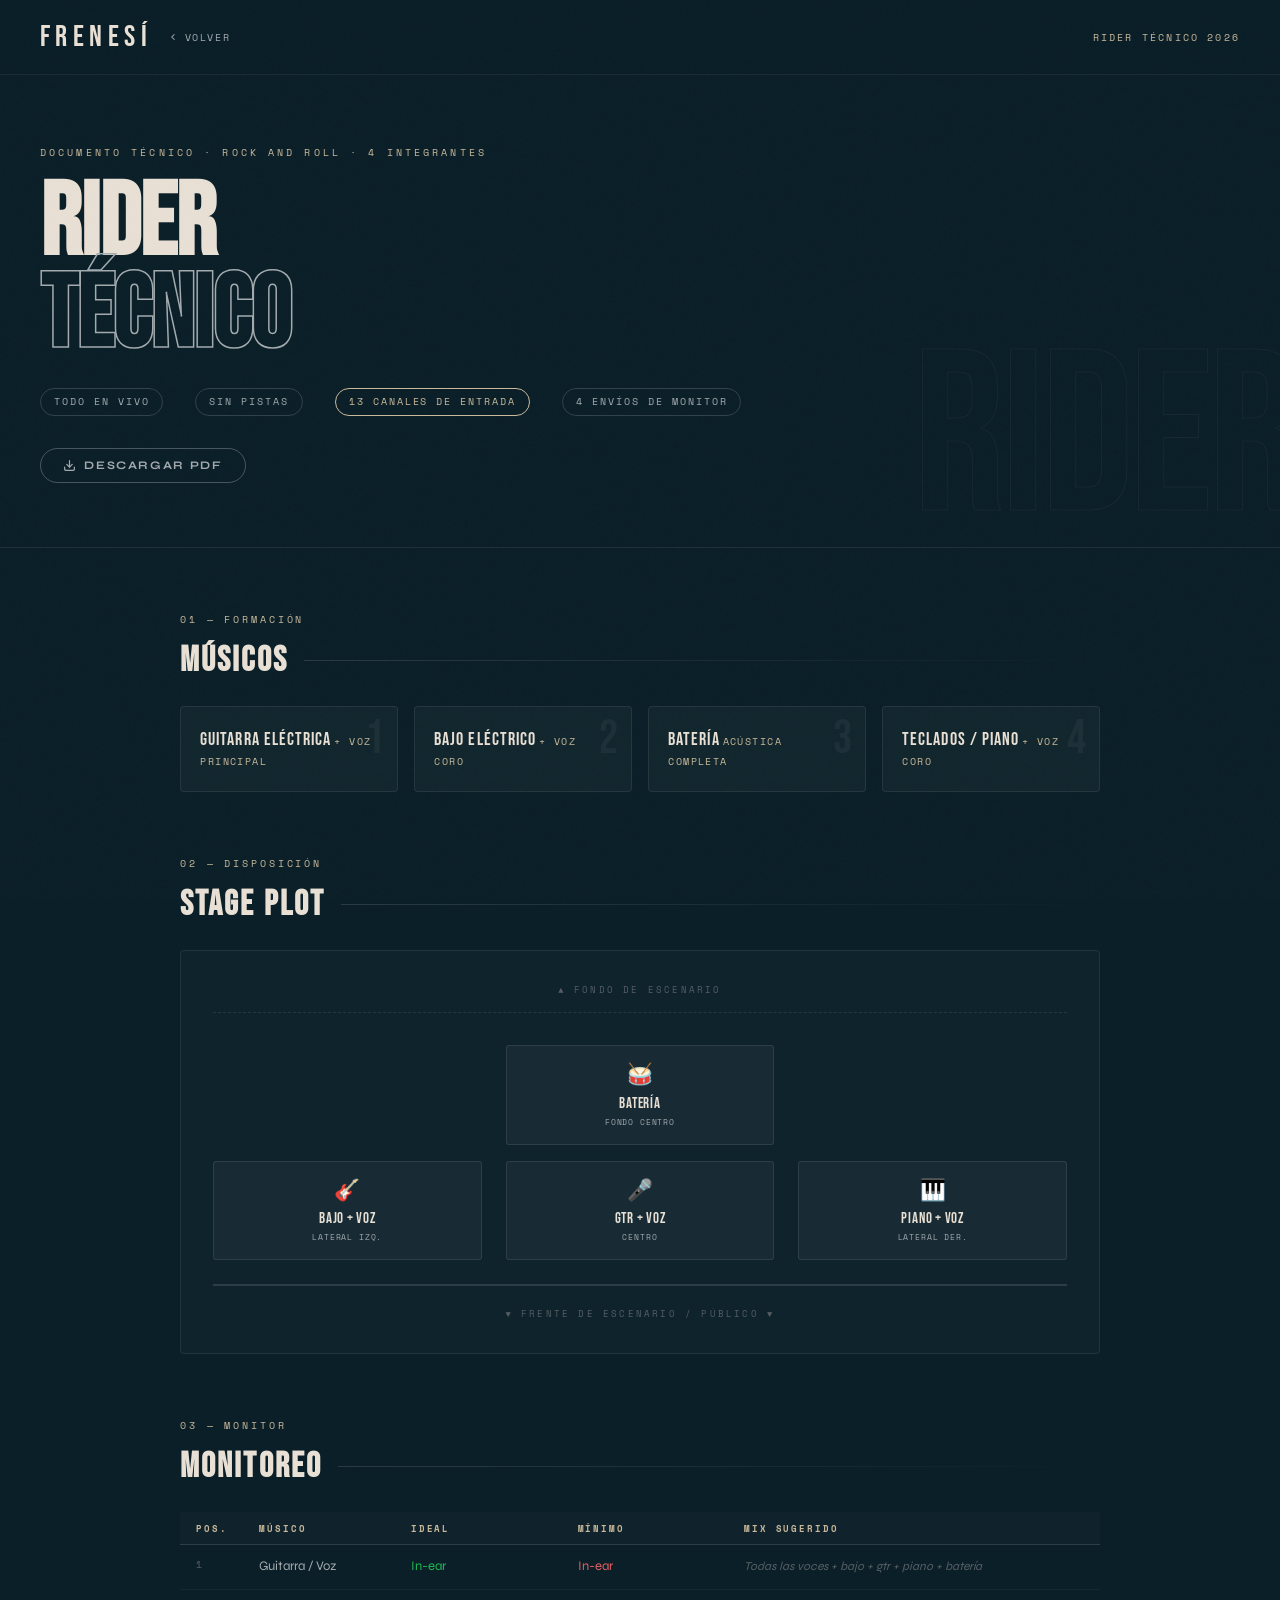
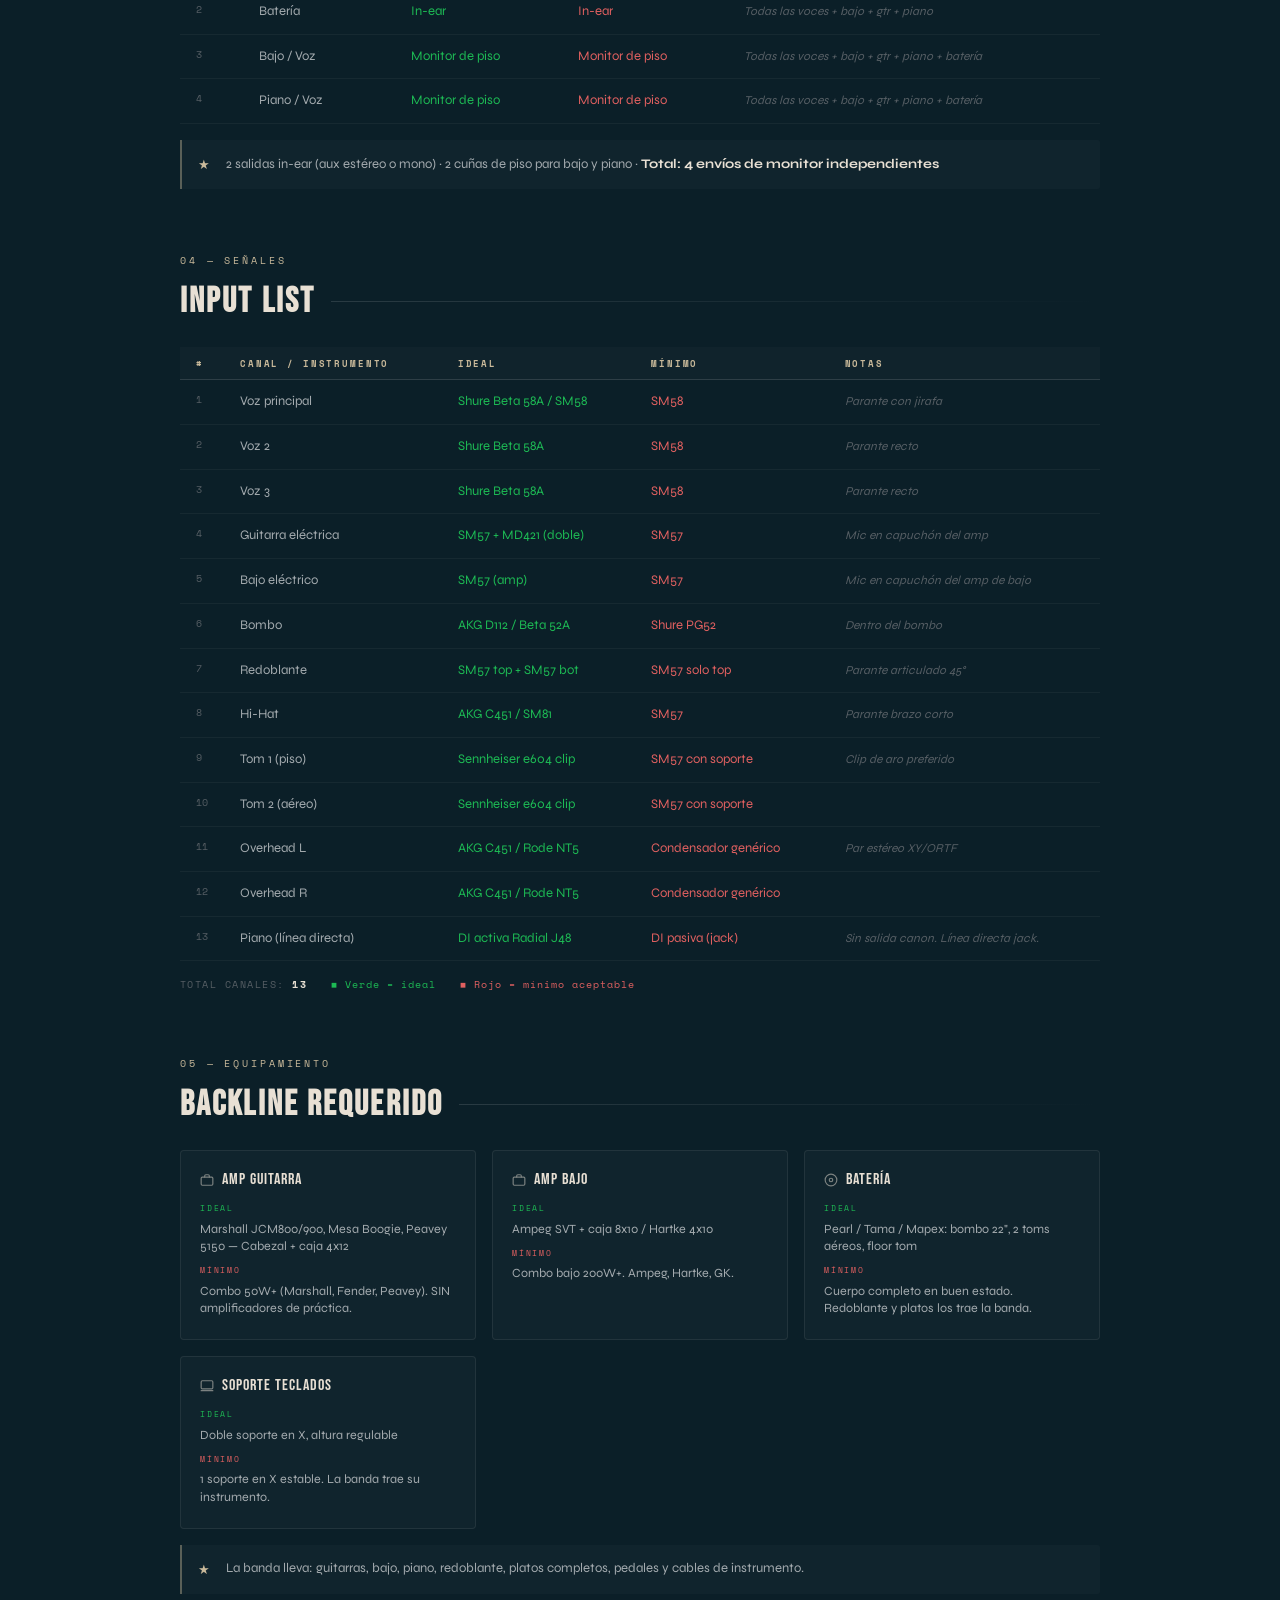
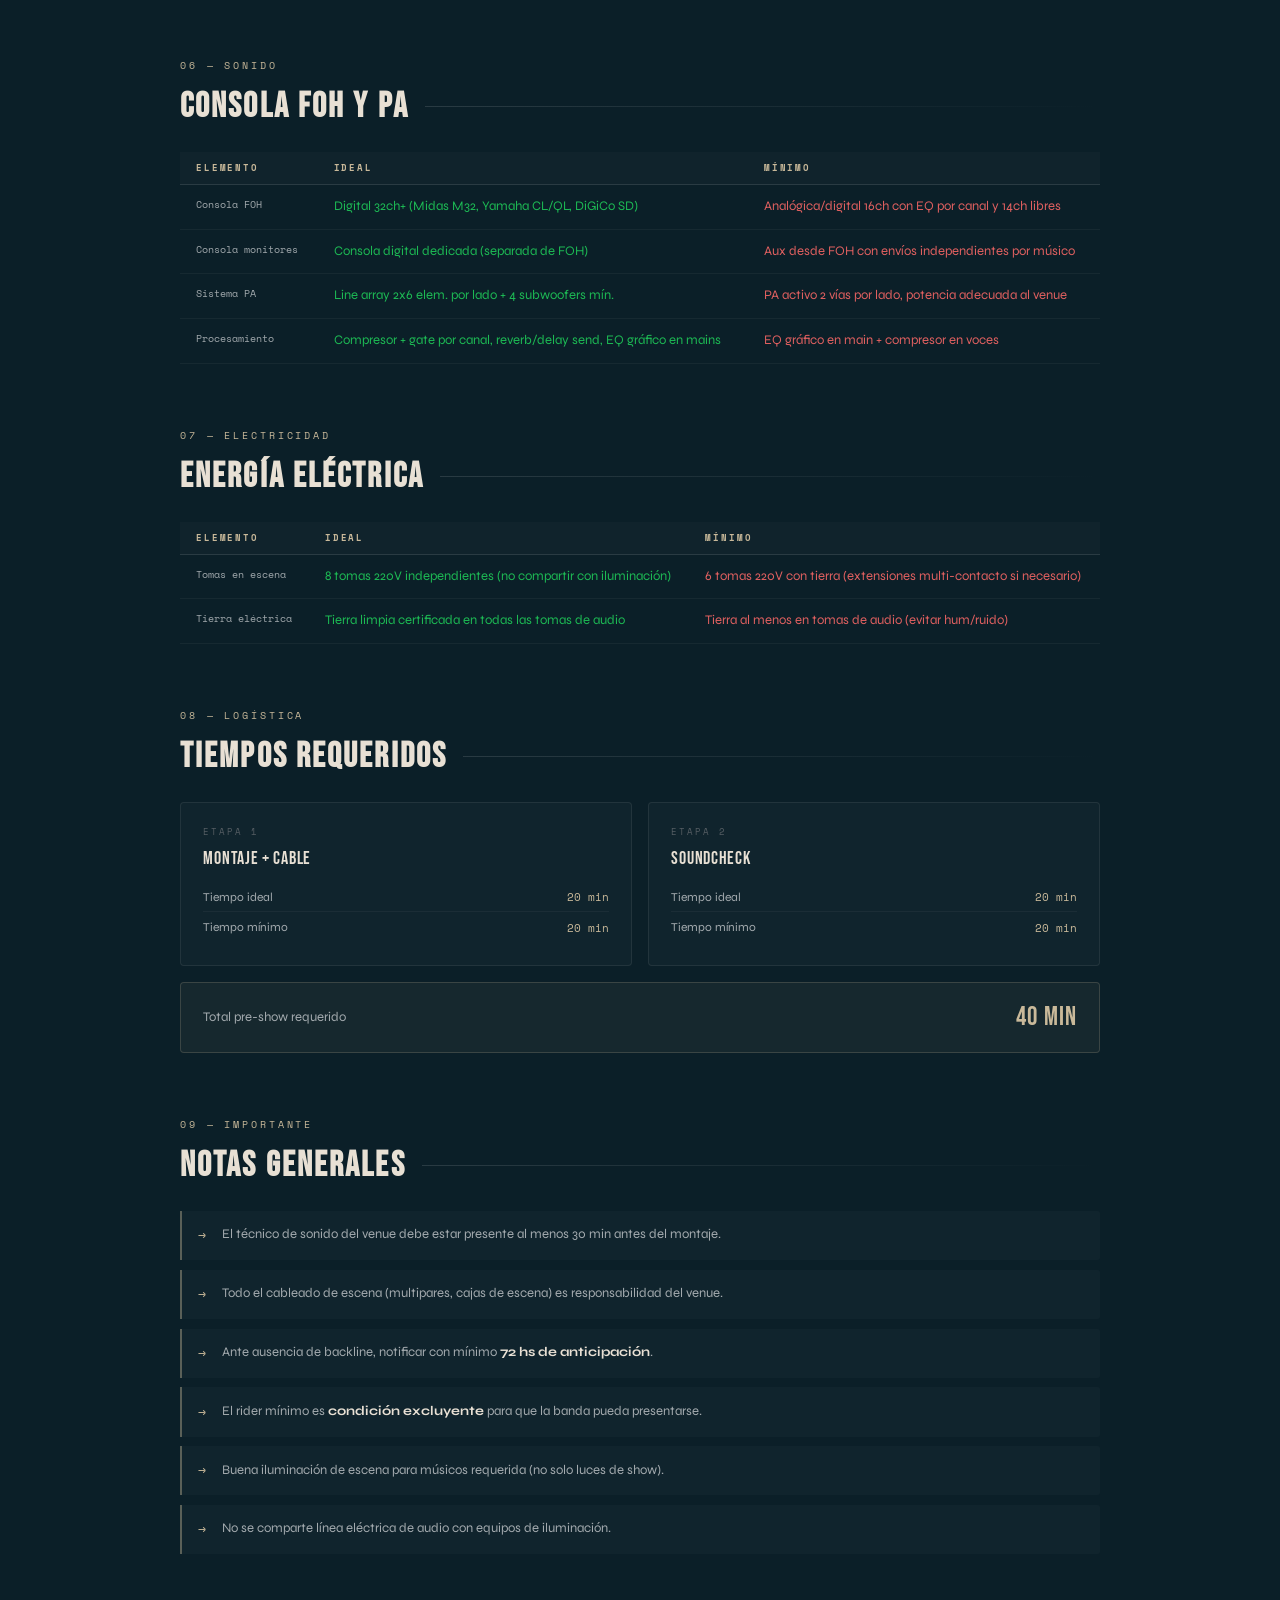
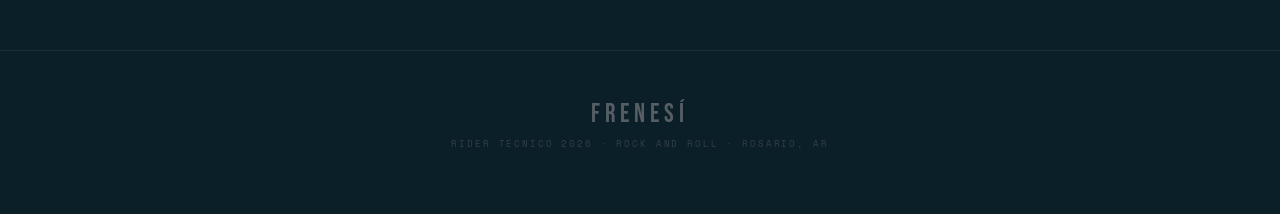
==== commit 57752ae8: "Update index.html" ====
--- a/rider-tecnico/index.html
+++ b/rider-tecnico/index.html
@@ -512,8 +512,8 @@
 
   <nav>
     <div class="nav-left">
-      <a href="../index.html" class="nav-logo">FRENESÍ</a>
-      <a href="../index.html" class="nav-back">
+      <a href="../" class="nav-logo">FRENESÍ</a>
+      <a href="../" class="nav-back">
         <svg width="10" height="10" viewBox="0 0 24 24" fill="none" stroke="currentColor" stroke-width="2.5" stroke-linecap="round"><polyline points="15 18 9 12 15 6"/></svg>
         Volver
       </a>
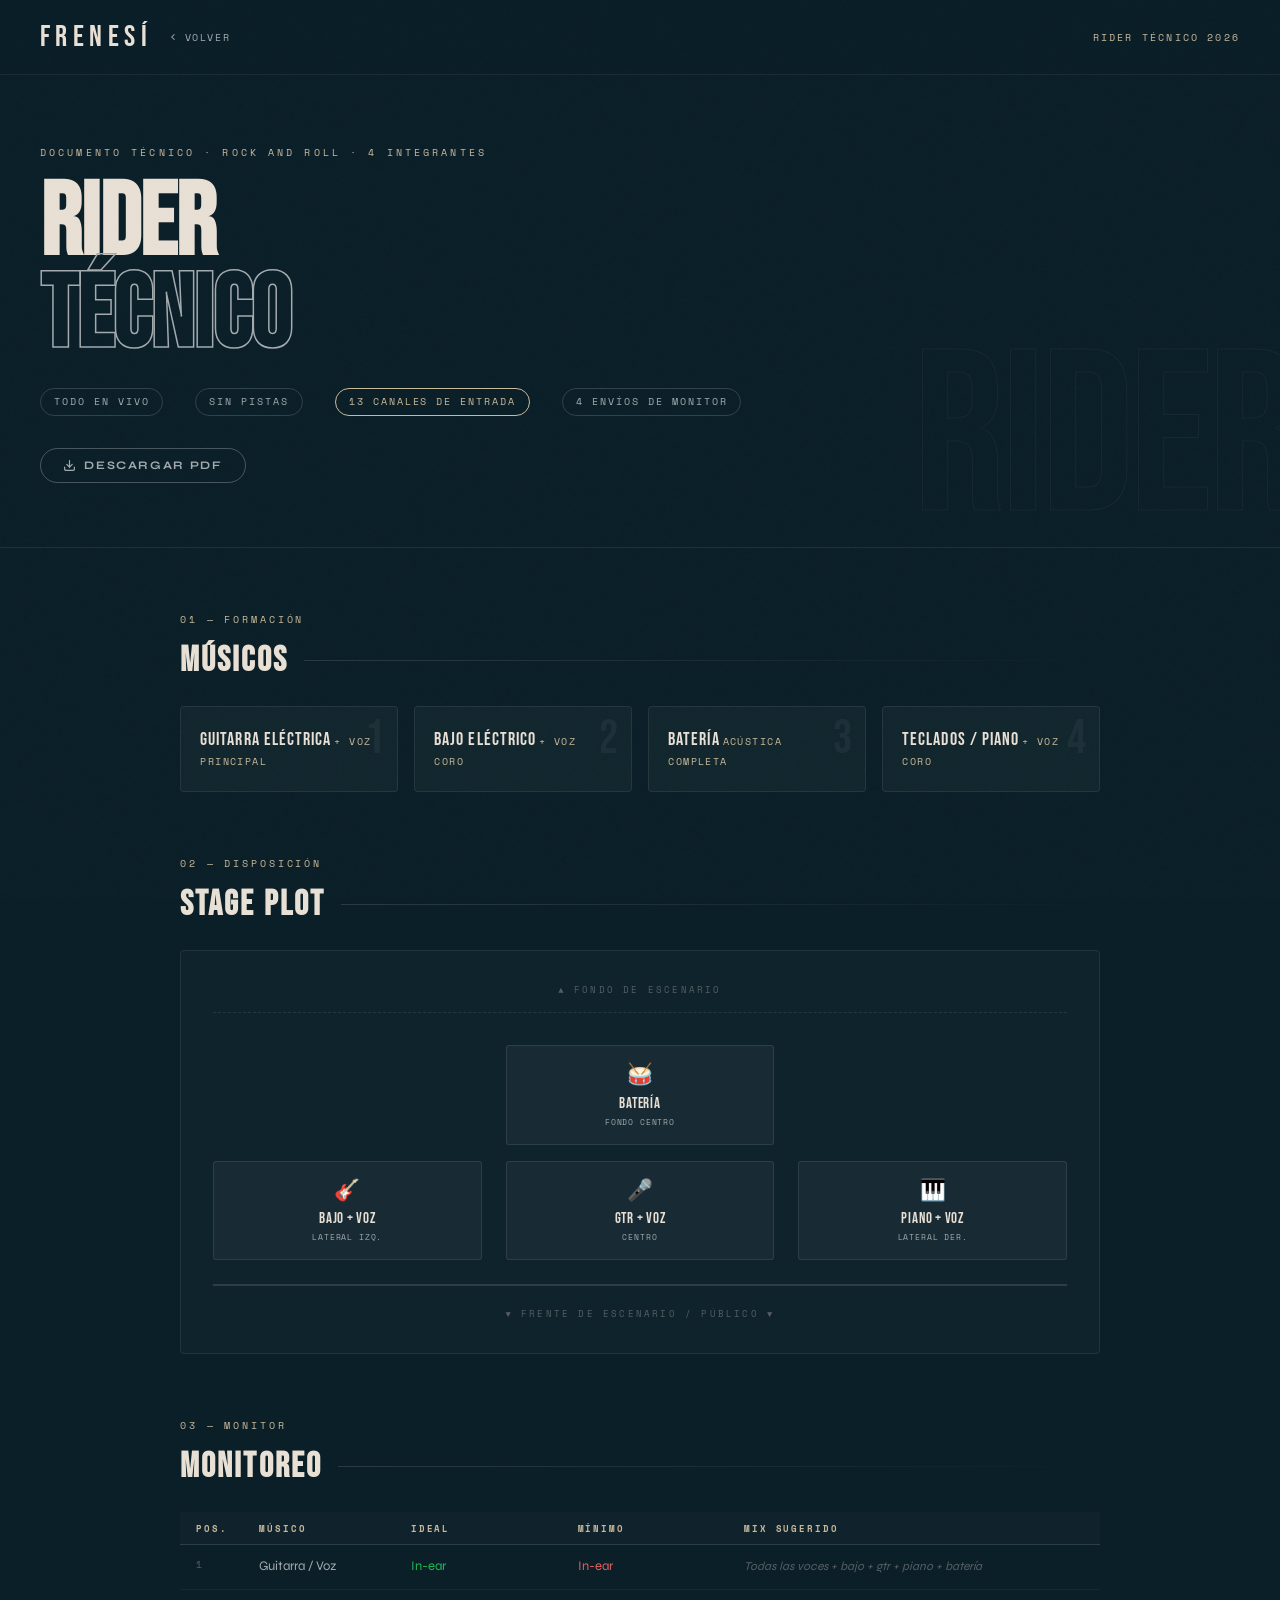
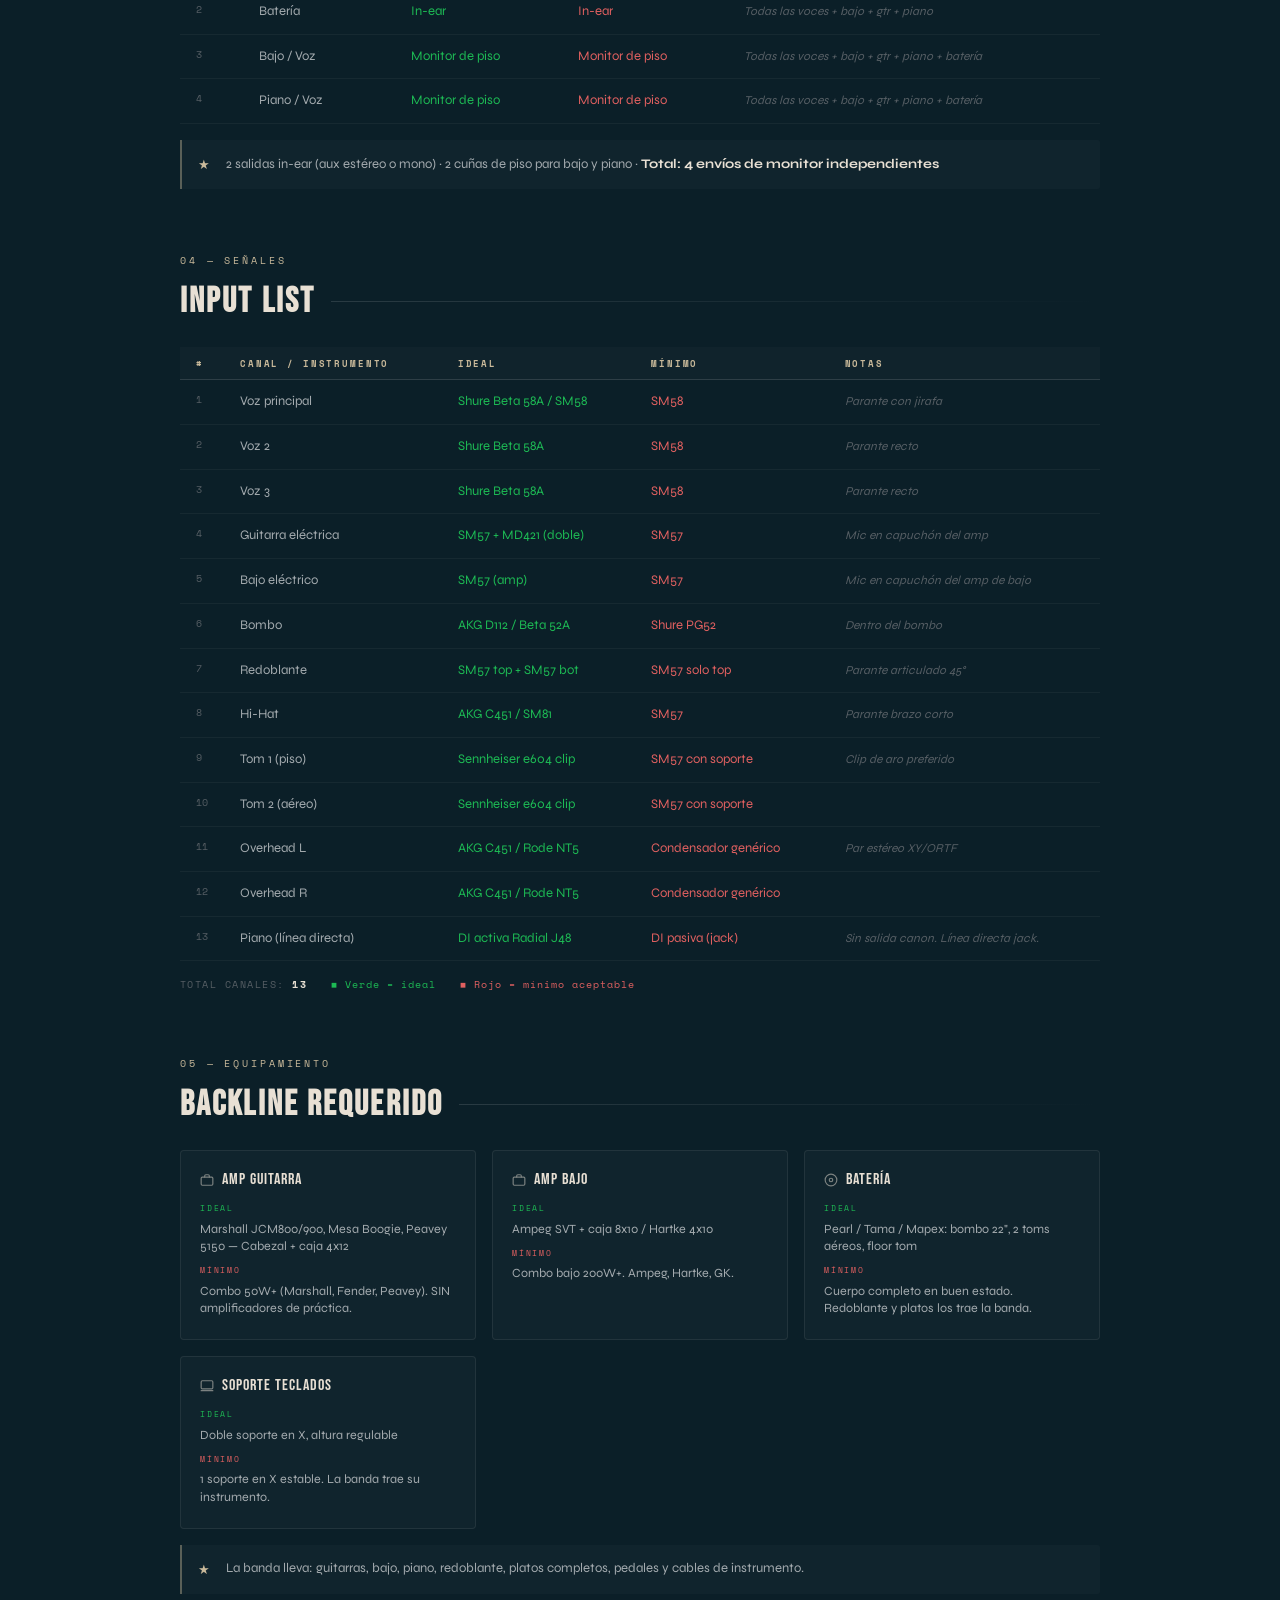
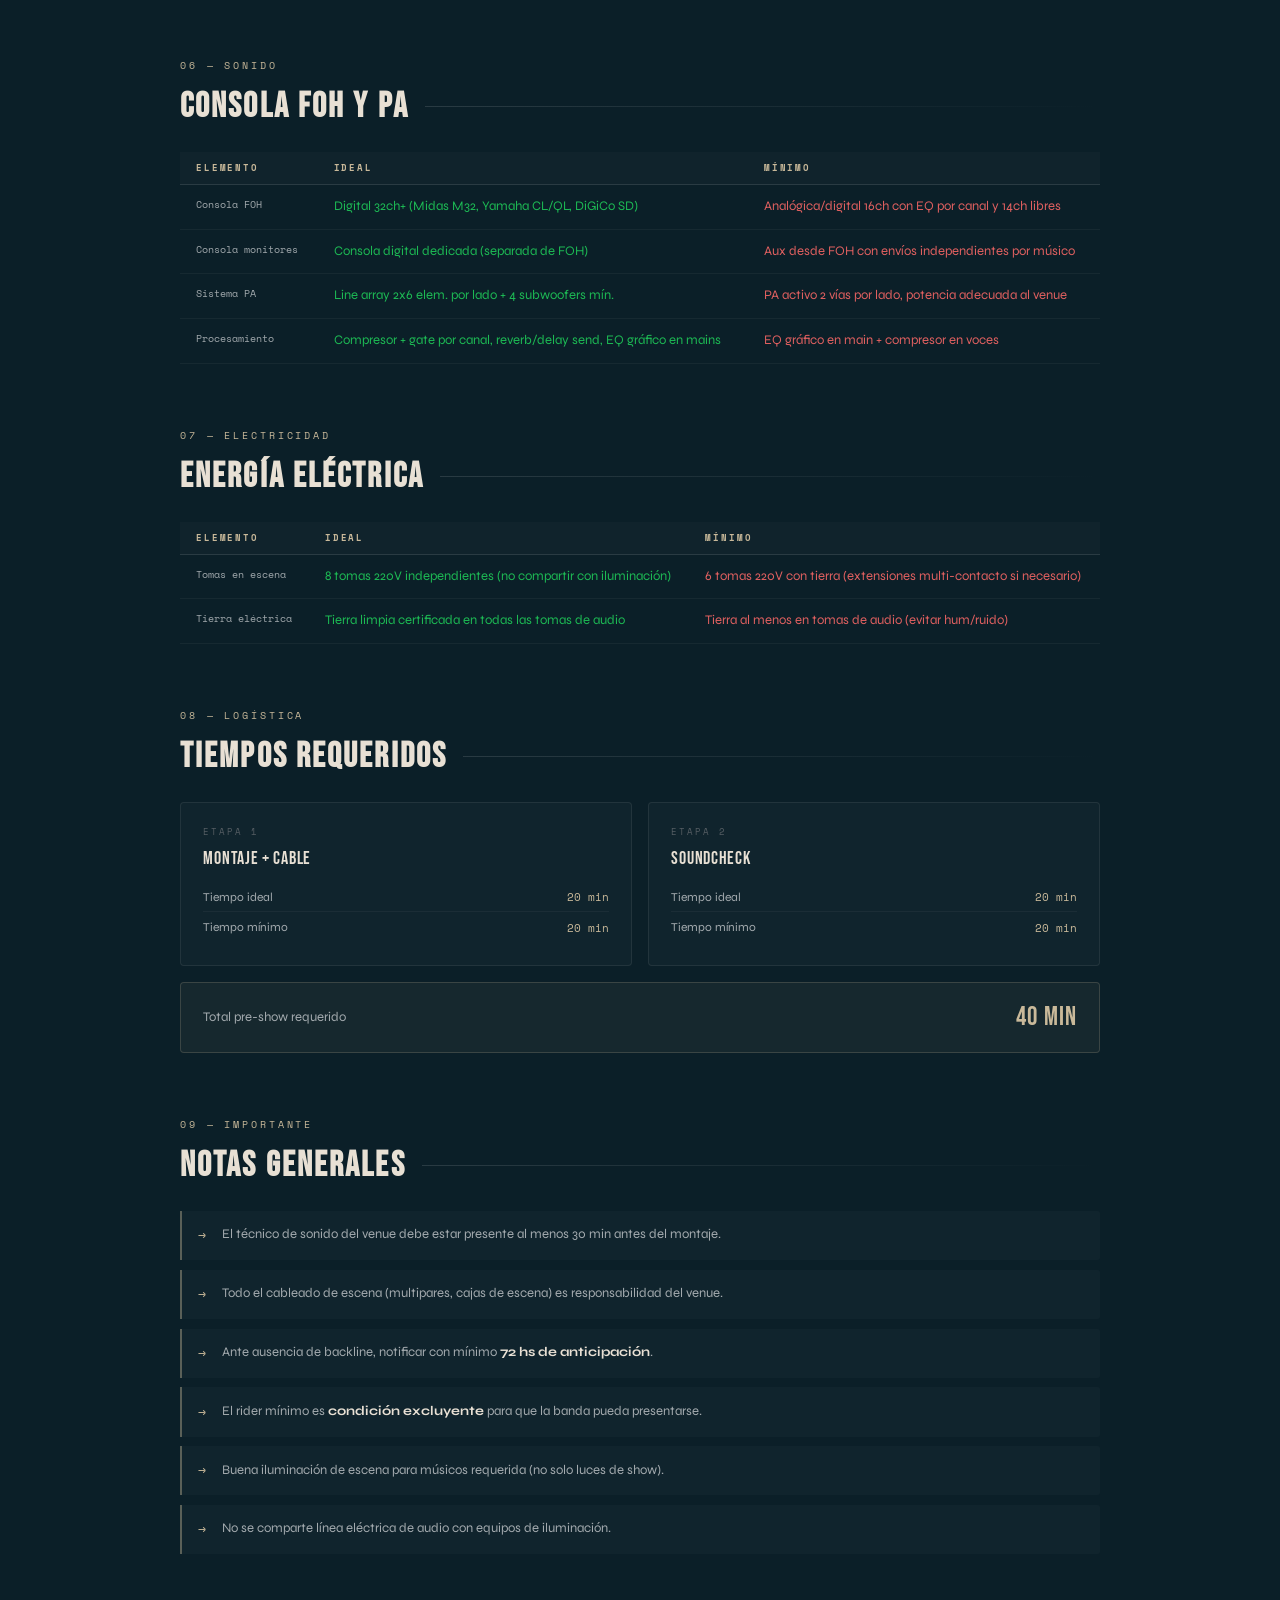
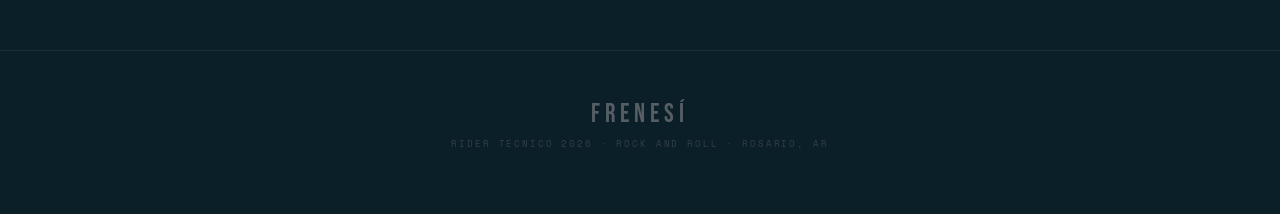
==== commit 2ddbb0db: "Update index.html" ====
--- a/rider-tecnico/index.html
+++ b/rider-tecnico/index.html
@@ -505,6 +505,12 @@
       .rider-table th, .rider-table td { padding: 0.5rem 0.6rem; }
     }
   </style>
+
+  <link rel="apple-touch-icon" sizes="180x180" href="../src/favicon/apple-touch-icon.png">
+  <link rel="icon" type="image/png" sizes="32x32" href="../src/favicon/favicon-32x32.png">
+  <link rel="icon" type="image/png" sizes="16x16" href="../src/favicon/favicon-16x16.png">
+  <link rel="manifest" href="../src/favicon/site.webmanifest">
+
 </head>
 <body>
 
